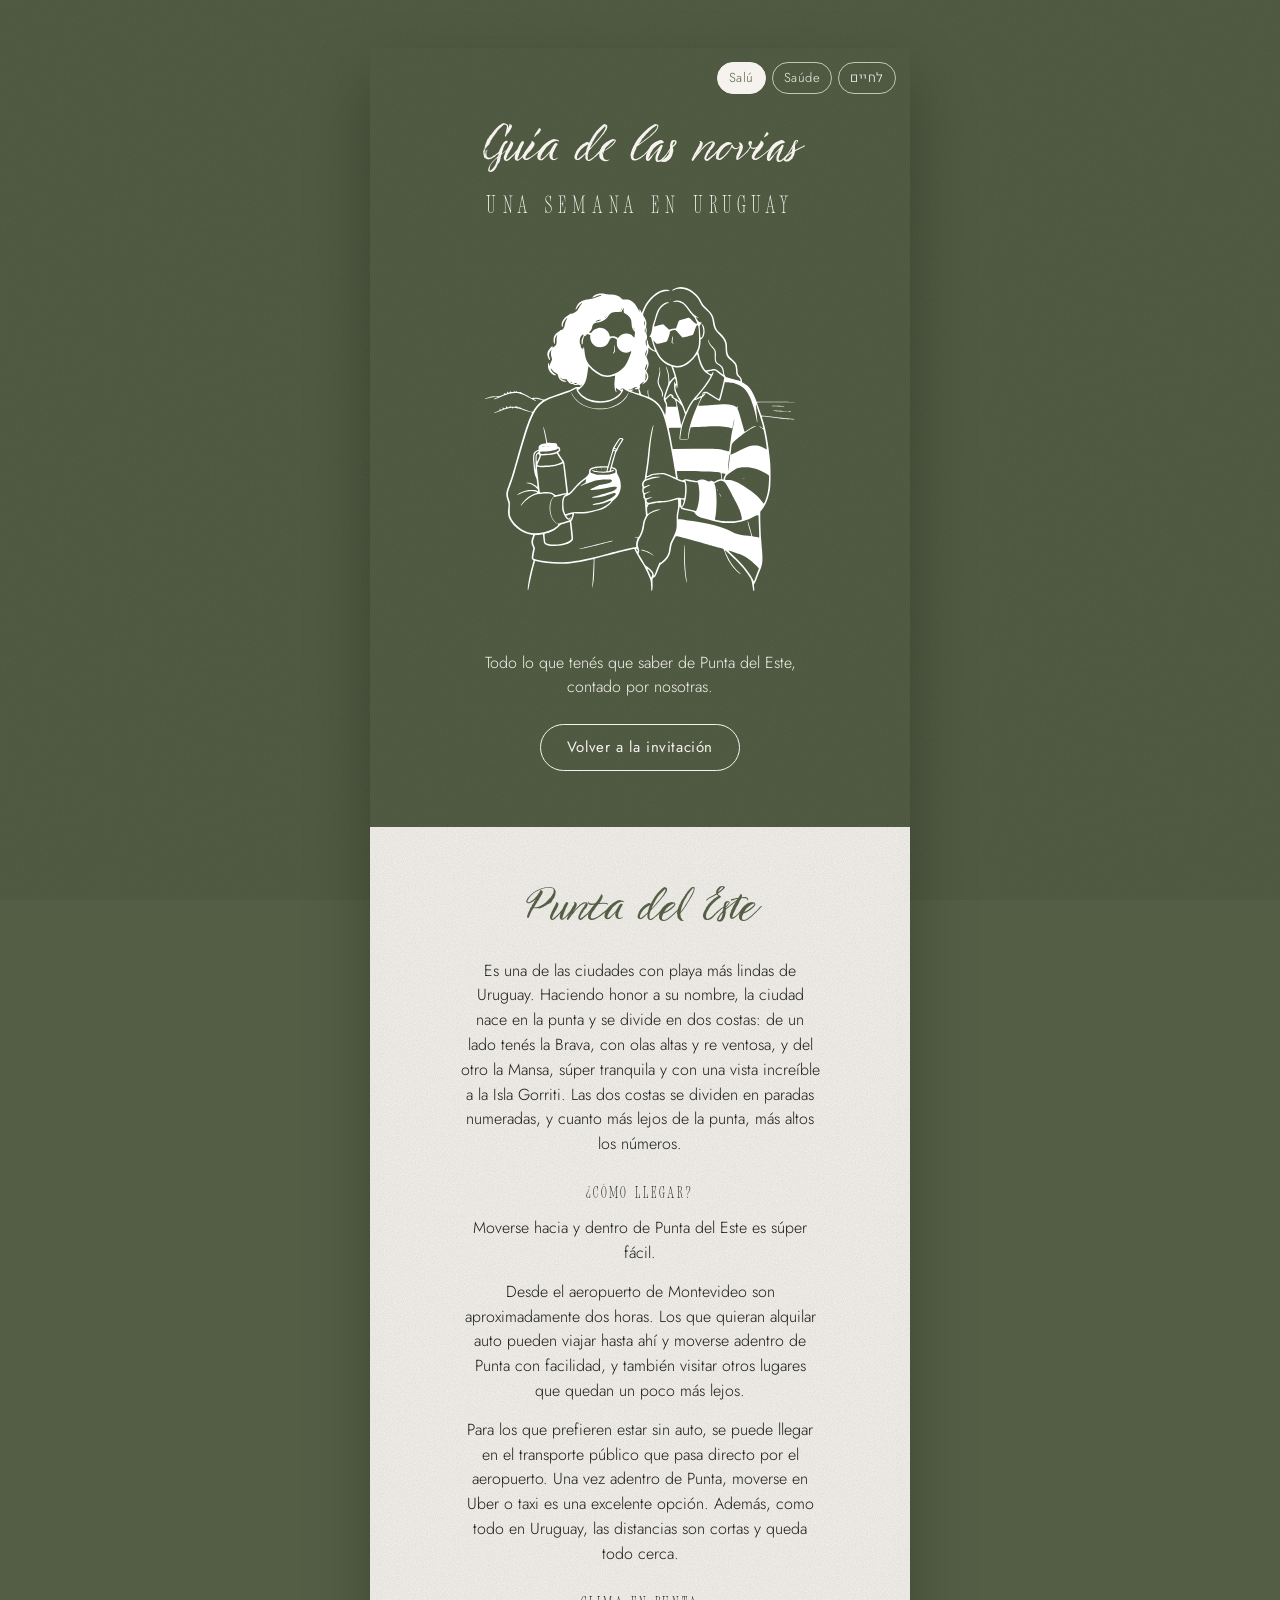
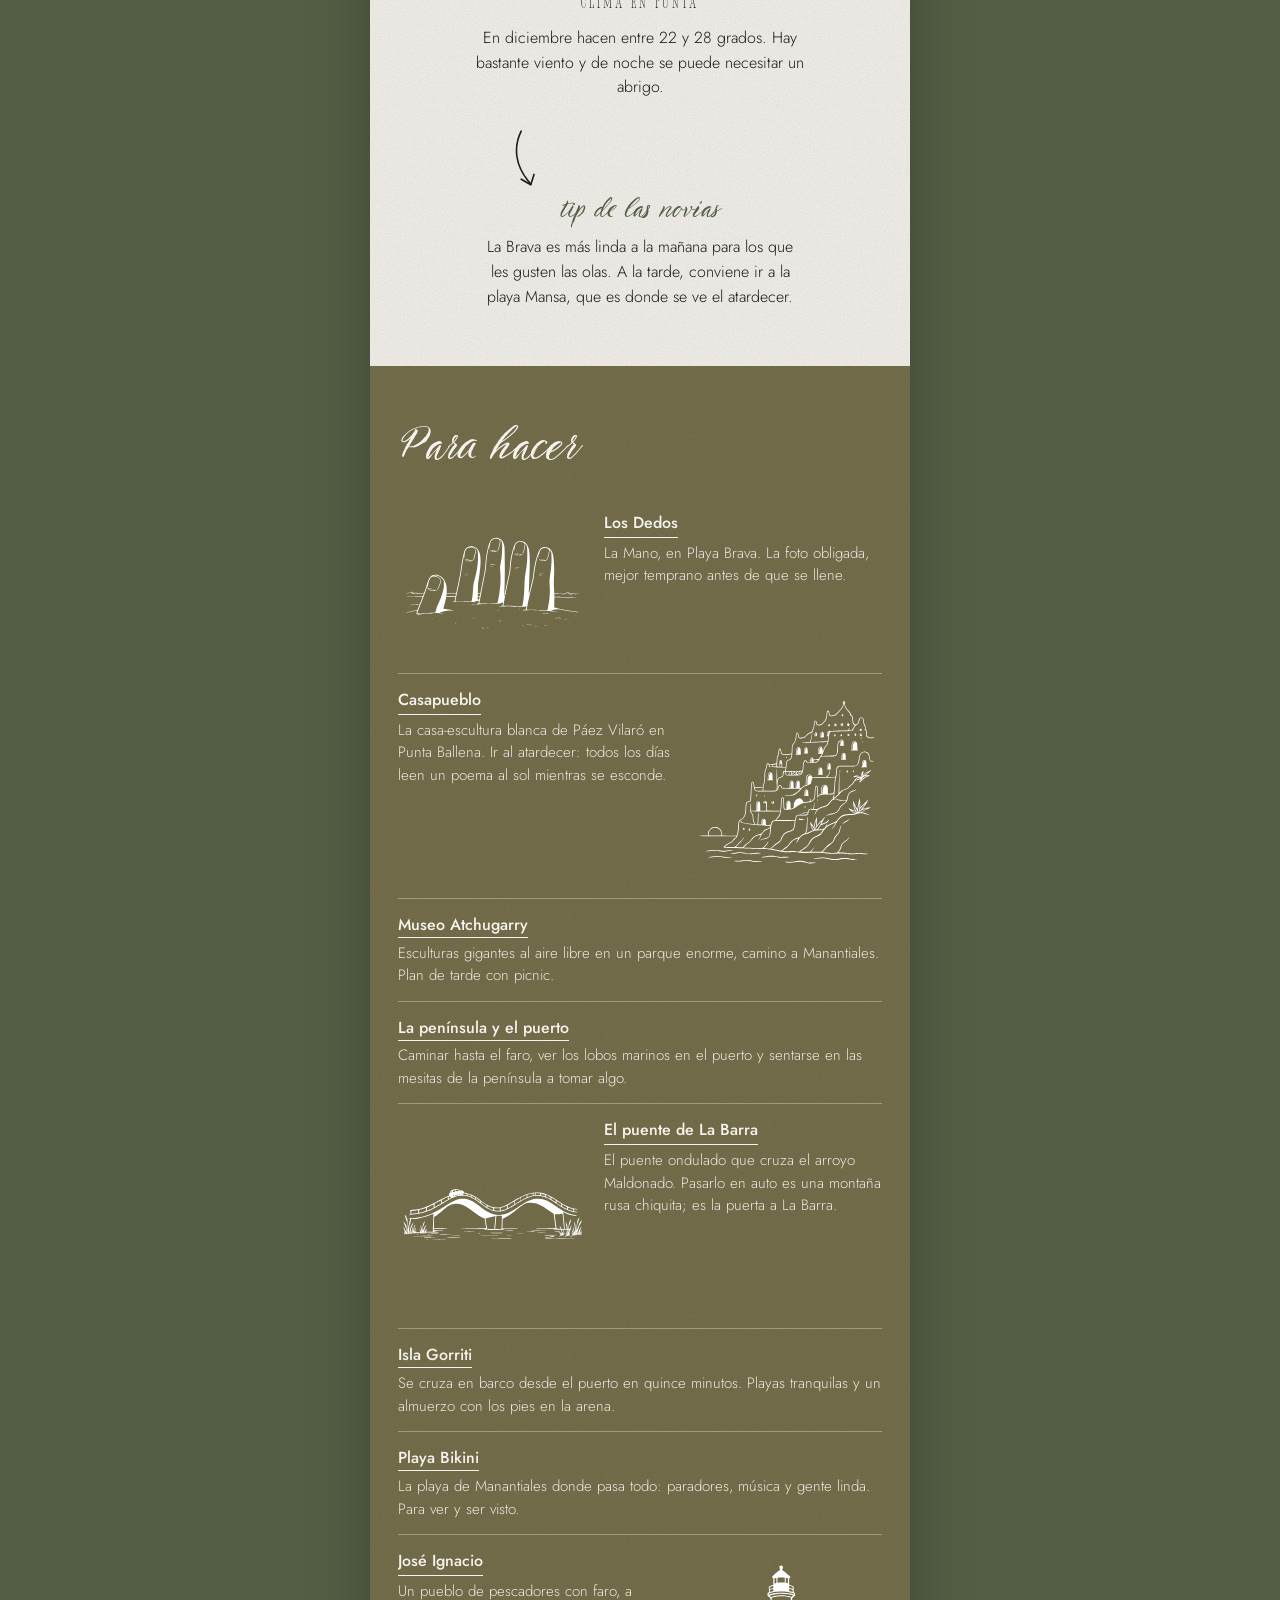
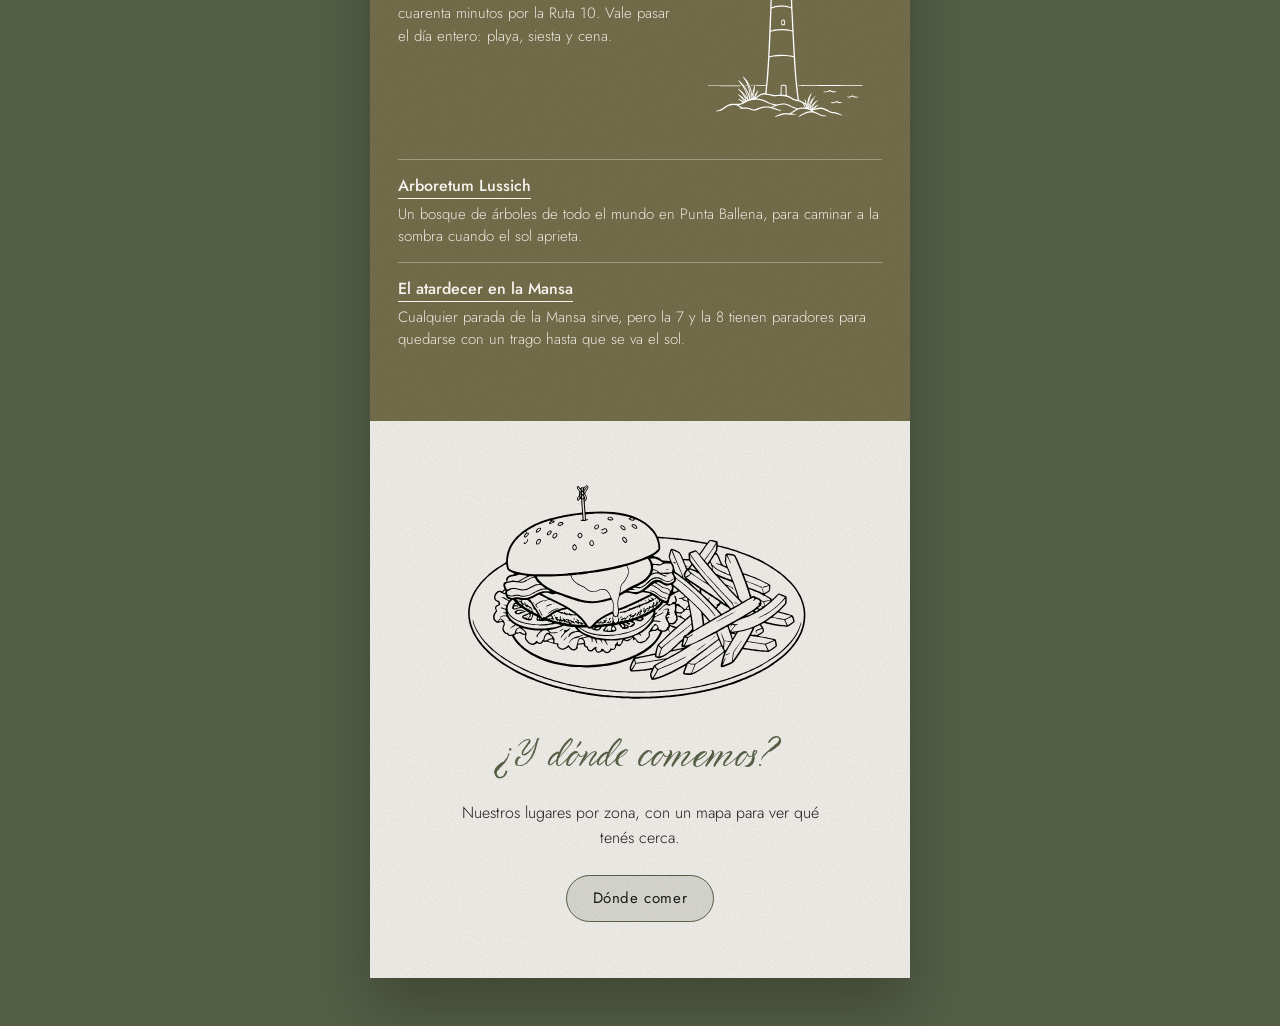
==== travelguide/index.html @ 249c7b73 "Guía: textos nuevos de Punta del Este, Cómo llegar, Clima y tip de las novias Co-Authored-By: Claude" ====
<!doctype html>
<html lang="es" data-keep-title>
<head>
<meta charset="utf-8">
<meta name="viewport" content="width=device-width, initial-scale=1">
<title>Guía de las novias · Mari & Dana</title>
<meta name="description" content="Punta del Este explicado por Mari y Dana: la península, la Brava y la Mansa, qué hacer y dónde comer.">
<link rel="preconnect" href="https://fonts.googleapis.com">
<link rel="preconnect" href="https://fonts.gstatic.com" crossorigin>
<link href="https://fonts.googleapis.com/css2?family=Italiana&family=Pinyon+Script&family=Jost:wght@300;400;500&family=Heebo:wght@300;400;500&family=Frank+Ruhl+Libre:wght@300;400&display=swap" rel="stylesheet">
<link rel="stylesheet" href="../css/style.css">
<link rel="stylesheet" href="guia.css?v=9">
</head>
<body>
<main class="card">
  <nav class="idiomas" aria-label="Idioma">
    <button type="button" data-lang="es" lang="es">Salú</button>
    <button type="button" data-lang="pt" lang="pt-BR">Saúde</button>
    <button type="button" data-lang="he" lang="he">לחיים</button>
  </nav>

  <!-- PORTADA -->
  <header class="section section--olive guia-hero">
    <h1 class="script" data-i18n="guia_titulo">Guía de las novias</h1>
    <p class="kicker display" data-i18n="guia_sub">Una semana en Uruguay</p>
    <figure class="illo illo--mate"><img src="../img/mate.svg" alt="Mari y Dana tomando mate"></figure>
    <p class="body" data-i18n="lp_intro">Todo lo que tenés que saber de Punta del Este, contado por nosotras.</p>
    <a class="btn btn--paper" href="../" data-keep-lang="../" data-i18n="guia_volver">Volver a la invitación</a>
  </header>

  <!-- EL DESTINO -->
  <section class="section destino destino--centro">
    <h2 class="script" data-i18n="lp_h_punta">Punta del Este</h2>
    <p class="body" data-i18n="lp_punta_1"></p>

    <h3 class="destino__sub display" data-i18n="lp_h_llegar">¿Cómo llegar?</h3>
    <p class="body" data-i18n="lp_llegar_0"></p>
    <p class="body" data-i18n="lp_llegar_1"></p>
    <p class="body" data-i18n="lp_llegar_2"></p>

    <h3 class="destino__sub display" data-i18n="lp_h_clima">Clima en Punta</h3>
    <p class="body" data-i18n="lp_clima"></p>

    <aside class="tip">
      <svg class="tip__arrow" viewBox="0 0 50 80" fill="none" stroke="currentColor" stroke-width="2" stroke-linecap="round" stroke-linejoin="round" aria-hidden="true"><path d="M14 4 C4 24 6 48 26 70"/><path d="M14 64 L26 71 L30 58"/></svg>
      <p class="tip__label script" data-i18n="tip_label">tip de las novias</p>
      <p class="tip__text" data-i18n="lp_tip_brava">La Brava es más linda a la mañana, y la Mansa a la tarde, porque es donde cae el sol.</p>
    </aside>
  </section>

  <!-- PARA HACER -->
  <section class="section section--khaki destino">
    <h2 class="script" data-i18n="lp_h_hacer">Para hacer</h2>
    <ul class="planes">
      <li class="plan--illo plan--izq"><figure class="plan__illo"><img src="../img/la-mano.svg" alt="La Mano"></figure><a class="pique__link" href="https://www.google.com/maps/search/?api=1&query=La+Mano+Punta+del+Este" target="_blank" rel="noopener" data-i18n="lp_p1_t">Los Dedos</a><p data-i18n="lp_p1">La Mano, en Playa Brava. La foto obligada, mejor temprano antes de que se llene.</p></li>
      <li class="plan--illo plan--der"><figure class="plan__illo"><img src="../img/casapueblo.svg" alt="Casapueblo"></figure><a class="pique__link" href="https://www.google.com/maps/search/?api=1&query=Casapueblo+Punta+Ballena" target="_blank" rel="noopener" data-i18n="lp_p2_t">Casapueblo</a><p data-i18n="lp_p2">La casa-escultura blanca de Páez Vilaró en Punta Ballena. Ir al atardecer: todos los días leen un poema al sol mientras se esconde.</p></li>
      <li><a class="pique__link" href="https://www.google.com/maps/search/?api=1&query=Museo+Atchugarry+MACA+Manantiales" target="_blank" rel="noopener" data-i18n="lp_p3_t">Museo Atchugarry</a><p data-i18n="lp_p3">Esculturas gigantes al aire libre en un parque enorme, camino a Manantiales. Plan de tarde con picnic.</p></li>
      <li><a class="pique__link" href="https://www.google.com/maps/search/?api=1&query=Puerto+de+Punta+del+Este" target="_blank" rel="noopener" data-i18n="lp_p4_t">La península y el puerto</a><p data-i18n="lp_p4">Caminar hasta el faro, ver los lobos marinos en el puerto y sentarse en las mesitas de la península a tomar algo.</p></li>
      <li class="plan--illo plan--izq"><figure class="plan__illo"><img src="../img/puente-la-barra.svg" alt="Puente de La Barra"></figure><a class="pique__link" href="https://www.google.com/maps/search/?api=1&query=Puente+de+La+Barra+Leonel+Viera" target="_blank" rel="noopener" data-i18n="lp_p5_t">El puente de La Barra</a><p data-i18n="lp_p5">El puente ondulado que cruza el arroyo Maldonado. Pasarlo en auto es una montaña rusa chiquita; es la puerta a La Barra.</p></li>
      <li><a class="pique__link" href="https://www.google.com/maps/search/?api=1&query=Isla+Gorriti" target="_blank" rel="noopener" data-i18n="lp_p6_t">Isla Gorriti</a><p data-i18n="lp_p6">Se cruza en barco desde el puerto en quince minutos. Playas tranquilas y un almuerzo con los pies en la arena.</p></li>
      <li><a class="pique__link" href="https://www.google.com/maps/search/?api=1&query=Playa+Bikini+Manantiales" target="_blank" rel="noopener" data-i18n="lp_p7_t">Playa Bikini</a><p data-i18n="lp_p7">La playa de Manantiales donde pasa todo: paradores, música y gente linda. Para ver y ser visto.</p></li>
      <li class="plan--illo plan--der"><figure class="plan__illo"><img src="../img/faro-jose-ignacio.svg" alt="Faro de José Ignacio"></figure><a class="pique__link" href="https://www.google.com/maps/search/?api=1&query=Faro+de+Jos%C3%A9+Ignacio" target="_blank" rel="noopener" data-i18n="lp_p8_t">José Ignacio</a><p data-i18n="lp_p8">Un pueblo de pescadores con faro, a cuarenta minutos por la Ruta 10. Vale pasar el día entero: playa, siesta y cena.</p></li>
      <li><a class="pique__link" href="https://www.google.com/maps/search/?api=1&query=Arboretum+Lussich" target="_blank" rel="noopener" data-i18n="lp_p9_t">Arboretum Lussich</a><p data-i18n="lp_p9">Un bosque de árboles de todo el mundo en Punta Ballena, para caminar a la sombra cuando el sol aprieta.</p></li>
      <li><a class="pique__link" href="https://www.google.com/maps/search/?api=1&query=Playa+Mansa+parada+8+Punta+del+Este" target="_blank" rel="noopener" data-i18n="lp_p10_t">El atardecer en la Mansa</a><p data-i18n="lp_p10">Cualquier parada de la Mansa sirve, pero la 7 y la 8 tienen paradores para quedarse con un trago hasta que se va el sol.</p></li>
    </ul>
  </section>

  <!-- DÓNDE COMER -->
  <section class="section destino destino--centro destino--cta">
    <figure class="illo illo--chivito"><img src="../img/chivito.svg" alt="Chivito con papas fritas"></figure>
    <h2 class="script" data-i18n="lp_h_comer">¿Y dónde comemos?</h2>
    <p class="body" data-i18n="lp_comer">Nuestros lugares por zona, con un mapa para ver qué tenés cerca.</p>
    <a class="btn" href="comer/" data-keep-lang="comer/" data-i18n="lp_btn_comer">Dónde comer</a>
  </section>
</main>

<nav class="flotante" id="flotante" aria-label="Navegación rápida" hidden>
  <a href="#top" class="flotante__btn" data-accion="inicio" data-i18n="guia_inicio">Volver al inicio</a>
  <a href="../" data-keep-lang="../" class="flotante__btn" data-i18n="guia_volver">Volver a la invitación</a>
</nav>

<script src="../js/i18n.js"></script>
<script src="flotante.js"></script>
</body>
</html>
---- css/style.css ----
/* ==========================================================
   Mari & Dana · invitación web
   Mobile first. Una columna tipo tarjeta sobre papel canson.
   ========================================================== */

/* --- Tipografías reales (cargar los archivos en /fonts) --- */
@font-face {
  font-family: "New Icon";
  src: url("../fonts/NewIcon-SerifCondensed.otf") format("opentype");
  font-display: swap;
}
@font-face {
  font-family: "New Icon Serif";
  src: url("../fonts/NewIcon-Serif.otf") format("opentype");
  font-display: swap;
}
@font-face {
  font-family: "TT Berlinerins Script";
  src: url("../fonts/TTBerlinerinsScript.otf") format("opentype");
  font-display: swap;
}

:root {
  --paper: #F6F3EE;
  --paper-2: #EFEAE2;
  --ink: #1A1A1A;
  --ink-soft: #4A4A46;

  --c-deep: #8D2B00;
  --c-terracotta: #B55119;
  --c-clay: #BE6731;
  --c-khaki: #76704C;
  --c-olive: #545E45;
  --c-forest: #1F2D16;
  --frame: #C06C50;

  --display: "New Icon", Italiana, "Times New Roman", serif;
  --script: "TT Berlinerins Script", "Pinyon Script", cursive;
  --body: Jost, "Helvetica Neue", Arial, sans-serif;

  --card-w: 540px;
  --pad: 28px;
}

*, *::before, *::after { box-sizing: border-box; }
html { -webkit-text-size-adjust: 100%; }
body {
  margin: 0;
  font-family: var(--body);
  font-weight: 300;
  color: var(--ink);
  background: var(--c-olive);
  line-height: 1.55;
  -webkit-font-smoothing: antialiased;
}

/* --- Textura papel canson (ruido SVG, sin imágenes externas) --- */
.paper, .card, body::before {
  --grain: url("data:image/svg+xml;utf8,<svg xmlns='http://www.w3.org/2000/svg' width='220' height='220'><filter id='n'><feTurbulence type='fractalNoise' baseFrequency='0.9' numOctaves='3' stitchTiles='stitch'/><feColorMatrix values='0 0 0 0 0  0 0 0 0 0  0 0 0 0 0  0 0 0 0.10 0'/></filter><rect width='100%' height='100%' filter='url(%23n)'/></svg>");
}
body::before {
  content: "";
  position: fixed; inset: 0;
  background-image: var(--grain);
  opacity: .9;
  pointer-events: none;
  z-index: 0;
}

/* --- Tarjeta --- */
.card {
  position: relative;
  z-index: 1;
  width: 100%;
  max-width: var(--card-w);
  margin: 0 auto;
  background-color: var(--paper);
  background-image: var(--grain);
  box-shadow: 0 30px 60px rgba(0,0,0,.25);
}
@media (min-width: 600px) {
  .card { margin: 48px auto; }
}

/* --- Selector de idioma --- */
.idiomas {
  position: absolute; top: 14px; right: 14px; z-index: 2;
  display: flex; gap: 6px; direction: ltr;
}
[dir="rtl"] .idiomas { right: auto; left: 14px; }
.idiomas button {
  font: inherit; font-size: 13px; letter-spacing: .04em;
  padding: 5px 11px; border-radius: 999px;
  border: 1px solid rgba(246,243,238,.7);
  background: transparent; color: var(--paper);
  cursor: pointer;
}
.idiomas button.is-active { background: var(--paper); color: var(--c-olive); border-color: var(--paper); }
.idiomas button[lang="he"] { font-family: Heebo, var(--body); }
.hero { padding-top: 64px; }

/* --- Hebreo: fuentes con glifos hebreos y lectura de derecha a izquierda --- */
[data-lang="he"] body, [data-lang="he"] .body, [data-lang="he"] .lead, [data-lang="he"] .tip__text,
[data-lang="he"] .field > span:first-child, [data-lang="he"] .field legend, [data-lang="he"] .radio,
[data-lang="he"] .field select, [data-lang="he"] .btn, [data-lang="he"] .countdown small, [data-lang="he"] .muted {
  font-family: Heebo, var(--body);
}
[data-lang="he"] h2.script, [data-lang="he"] .tip__label, [data-lang="he"] .firma {
  font-family: "Frank Ruhl Libre", serif; font-weight: 300; letter-spacing: .02em;
}
[data-lang="he"] h2.script { font-size: clamp(34px, 9vw, 46px); }
[data-lang="he"] h2.script--xl { font-size: clamp(44px, 12vw, 64px); }
[data-lang="he"] .tip__label { font-size: clamp(22px, 6vw, 28px); }
[data-lang="he"] .firma { font-size: clamp(30px, 8vw, 40px); }
[data-lang="he"] .kicker { font-family: "Frank Ruhl Libre", serif; letter-spacing: .12em; }
[data-lang="he"] .lugar, [data-lang="he"] .display { font-family: var(--display); }
[dir="rtl"] .tip__arrow { margin-left: auto; margin-right: 10%; transform: scaleX(-1); }
[dir="rtl"] .select::after { right: auto; left: 6px; }
[dir="rtl"] .select select { padding-right: 0; padding-left: 28px; }

/* --- Secciones --- */
.section {
  padding: 56px var(--pad);
  text-align: center;
}
.section--tight { padding-top: 24px; }
/* Secciones de color: comparten texto en papel e ilustraciones invertidas */
.section--khaki, .section--olive, .section--terracotta, .section--clay, .section--deep {
  background-image: var(--grain);
  color: var(--paper);
}
.section--khaki { background-color: var(--c-khaki); }
.section--olive { background-color: var(--c-olive); }
.section--terracotta { background-color: var(--c-terracotta); }
.section--clay { background-color: var(--c-clay); }
.section--deep { background-color: var(--c-deep); }
.section--khaki .script, .section--olive .script, .section--terracotta .script, .section--clay .script, .section--deep .script,
.section--khaki .lead, .section--olive .lead, .section--terracotta .lead, .section--clay .lead, .section--deep .lead { color: var(--paper); }
.section--khaki .muted, .section--olive .muted, .section--terracotta .muted, .section--clay .muted, .section--deep .muted { color: rgba(246,243,238,.75); }
.section--khaki .illo img, .section--olive .illo img, .section--terracotta .illo img, .section--clay .illo img, .section--deep .illo img { filter: invert(1) brightness(1.02); }

/* --- Tipografía --- */
.script {
  font-family: var(--script);
  font-weight: 400;
  color: var(--c-olive);
  line-height: 1.1;
  margin: 0 0 18px;
}
h2.script { font-size: clamp(38px, 10vw, 52px); }
h2.script--xl { font-size: clamp(50px, 14vw, 72px); }
.names {
  font-size: clamp(48px, 13vw, 68px);
  margin: 8px 0 12px;
}
.names .amp { font-size: .8em; }
.display {
  font-family: var(--display);
  font-weight: 400;
  letter-spacing: .06em;
}
.date {
  font-size: clamp(30px, 8vw, 40px);
  margin: 14px 0 20px;
  display: inline-flex; align-items: center; gap: 14px;
}
.date .sep { display: inline-block; width: 1px; height: 1.1em; background: var(--ink); }
.lead {
  font-size: 17px;
  max-width: 34ch;
  margin: 0 auto;
  color: var(--ink-soft);
}
.body { font-size: 16px; max-width: 36ch; margin: 0 auto 10px; }
.body.strong { font-weight: 500; }
.lugar { font-family: var(--display); font-size: 30px; letter-spacing: .12em; text-indent: .12em; text-transform: uppercase; font-weight: 400; margin: 2px auto 4px; }
.section--tight .body { text-align: center; margin-left: auto; margin-right: auto; }
.display { text-indent: .06em; }
.muted { color: var(--ink-soft); opacity: .8; }
.small { font-size: 13px; }
.kicker {
  font-size: 22px;
  letter-spacing: .28em;
  text-transform: uppercase;
  margin: 8px 0 12px;
}
.firma { font-size: clamp(34px, 9vw, 44px); margin: 6px 0 4px; }
.small-date { font-size: 15px; letter-spacing: .3em; }

/* --- Ilustraciones --- */
.illo { margin: 0 auto; }
.illo img { display: block; width: 100%; height: auto; }
.illo--hero { width: min(94%, 440px); margin: 6px auto 22px; }
.illo--jupa { width: min(80%, 340px); margin: 8px auto 20px; }
.illo--dress { width: min(86%, 380px); margin: 0 auto 10px; }
.illo--regalos { width: min(60%, 260px); margin: 0 auto 16px; }
.illo--anillos { width: 110px; margin: 10px auto 0; }
.illo--ramo { width: min(52%, 220px); margin: 0 auto 8px; }
.illo--footer { width: min(70%, 320px); margin: 0 auto 14px; }

/* --- Flecha con título a un costado --- */
.label-row {
  display: flex; align-items: flex-start; justify-content: center; gap: 12px;
}
.label-row h2 { margin-bottom: 4px; }
.arrow { width: 44px; color: currentColor; margin-top: 18px; }
.arrow--flip { transform: scaleX(-1); order: -1; }
.label-row--right .arrow { transform: none; }

/* --- Botones --- */
.btn {
  display: inline-block;
  margin-top: 14px;
  padding: 11px 26px;
  border-radius: 999px;
  border: 1.5px solid var(--c-olive);
  background: rgba(84,94,69,.16);
  color: var(--ink);
  text-decoration: none;
  font-weight: 400;
  font-size: 15px;
  letter-spacing: .04em;
  transition: background .2s ease;
}
.btn:hover { background: rgba(84,94,69,.3); }
.btn--dark { background: var(--c-forest); border-color: var(--c-forest); color: var(--paper); }
.btn--dark:hover { background: #142010; }
.section--tight .btn { margin-top: 10px; }

/* --- La celebración: jupá con los horarios adentro --- */
.section--celebracion { padding-bottom: 48px; }
.jupa { position: relative; width: min(100%, 420px); margin: 0 auto; }
.jupa__img { display: block; width: 100%; height: auto; filter: invert(1) brightness(1.02); }
.jupa__lista {
  position: absolute;
  left: 24%; right: 24%;
  top: 34%; bottom: 16%;
  margin: 0; padding: 0;
  list-style: none;
  display: flex; flex-direction: column; justify-content: space-evenly;
}
.jupa__lista li { display: flex; flex-direction: column; align-items: center; line-height: 1; }
.jupa__lista .hora {
  font-size: clamp(30px, 8.6vw, 44px);
  color: var(--paper);
  letter-spacing: .02em;
}
.jupa__lista .hora { font-size: clamp(38px, 11vw, 56px); }

/* versículo debajo de la jupá: hebreo siempre, traducción según idioma */
.verso { max-width: 34ch; margin: 22px auto 0; padding: 0; text-align: center; }
.verso__he {
  font-family: Heebo, var(--body);
  font-size: clamp(17px, 4.6vw, 21px);
  line-height: 1.5;
  color: var(--paper);
}
.verso__tr {
  margin-top: 8px;
  font-size: clamp(13px, 3.6vw, 16px);
  line-height: 1.5;
  color: rgba(246,243,238,.85);
}
.verso__tr:empty { display: none; }

/* --- Tip de las novias (reutilizable) --- */
.tip {
  max-width: 36ch;
  margin: 4px auto 0;
  text-align: center;
}
.tip__arrow {
  display: block;
  width: 40px;
  margin: 2px 0 2px 10%;     /* a la izquierda, bajando desde el texto hacia el tip */
}
.tip__label {
  font-size: clamp(26px, 7vw, 32px);
  margin: 0 0 6px;
  text-align: center;
  color: inherit;
}
.tip__text { margin: 0 auto; font-size: 16px; line-height: 1.55; text-align: center; }
.tip__label { color: var(--c-olive); }
.section--khaki .tip__label, .section--olive .tip__label, .section--terracotta .tip__label, .section--clay .tip__label, .section--deep .tip__label { color: var(--paper); }

/* --- La previa: playlists --- */
.illo--disco { width: min(46%, 200px); margin: 0 auto 6px; }
.playlists { max-width: 420px; margin: 26px auto 0; display: grid; gap: 16px; }
.playlist iframe { display: block; border-radius: 12px; }
.playlist--pronto {
  padding: 22px 16px;
  border: 1.5px dashed rgba(26,26,26,.35);
  border-radius: 12px;
}
.playlist__nombre { font-size: 24px; letter-spacing: .14em; text-transform: uppercase; margin: 0 0 4px; }
.playlist--pronto .small { margin: 0; }

/* --- ¿Y qué hacemos después? --- */
.illo--mano { width: min(70%, 320px); margin: 0 auto 6px; }
.section--despues .btn { max-width: 30ch; line-height: 1.4; }

/* --- Paleta --- */
.paleta {
  list-style: none; margin: 14px auto 0; padding: 0;
  display: flex; justify-content: center; gap: 10px;
}
.paleta li {
  width: 26px; height: 26px; border-radius: 50%;
  background: var(--c);
  box-shadow: inset 0 0 0 1px rgba(0,0,0,.12);
}

/* --- Cuenta regresiva con marco ondulado --- */
.section--count { padding-top: 36px; padding-bottom: 36px; }
.marco {
  position: relative;
  padding: 34px 18px 26px;
  border: 1.5px solid var(--ink);
  border-radius: 14px;
}
.marco::before, .marco::after {
  content: "";
  position: absolute; inset: 6px;
  border: 1px solid var(--ink);
  border-radius: 10px;
  opacity: .5;
  pointer-events: none;
}
.marco::after { inset: -6px; border-radius: 18px; opacity: .35; border-style: dashed; }
.marco h2 { margin-bottom: 14px; }
.countdown {
  display: flex; justify-content: center; gap: 18px;
}
.countdown > div { display: flex; flex-direction: column; align-items: center; min-width: 52px; }
.countdown .display { font-size: clamp(30px, 8vw, 40px); line-height: 1; }
.countdown small { font-size: 12px; letter-spacing: .12em; text-transform: uppercase; margin-top: 6px; color: var(--ink-soft); }
.section--olive .marco, .section--olive .marco::before, .section--olive .marco::after { border-color: var(--paper); }
.section--olive .countdown small { color: rgba(246,243,238,.8); }

/* --- Formulario (sobre papel) --- */
.section--form { text-align: left; }
.section--form h2, .section--form > .body { text-align: center; }
.form { max-width: 420px; margin: 24px auto 0; }
.field { display: block; margin-bottom: 24px; border: 0; padding: 0; }
.opcional { font-style: normal; opacity: .6; font-size: 12px; }
.field > span:first-child, .field legend {
  display: block; font-size: 14px; letter-spacing: .04em; margin-bottom: 8px;
  color: var(--ink-soft);
}
.field input[type="text"], .field select {
  width: 100%;
  background: transparent;
  border: 0; border-bottom: 1px solid rgba(26,26,26,.45);
  color: var(--ink);
  font: inherit; font-size: 16px;
  padding: 8px 0;
  outline: none;
  border-radius: 0;
}
.field input[type="text"]::placeholder { color: rgba(26,26,26,.35); }
.field input[type="text"]:focus, .field select:focus { border-bottom-color: var(--c-olive); }
.select { position: relative; display: block; }
.select select { appearance: none; -webkit-appearance: none; padding-right: 28px; cursor: pointer; }
.select::after {
  content: ""; position: absolute; right: 6px; top: 50%;
  width: 8px; height: 8px; border-right: 1.5px solid var(--ink); border-bottom: 1.5px solid var(--ink);
  transform: translateY(-70%) rotate(45deg); pointer-events: none;
}
.radio {
  display: flex; align-items: center; gap: 10px;
  font-size: 15px; padding: 6px 0; cursor: pointer;
}
.radio input { position: absolute; opacity: 0; width: 0; height: 0; }
.radio em { font-style: normal; }
.radio span {
  width: 18px; height: 18px; border-radius: 50%;
  border: 1.5px solid var(--c-olive);
  position: relative; flex: 0 0 auto;
}
.radio input:checked + span::after {
  content: ""; position: absolute; inset: 3px; border-radius: 50%;
  background: var(--c-olive);
}
.form .btn { display: block; margin: 8px auto 0; }
.form__ok, .form__error { text-align: center; margin-top: 16px; }
.form__error { color: var(--c-deep); }
.field.is-invalid input { border-bottom-color: var(--c-deep); }
.form.is-sending .btn { opacity: .85; pointer-events: none; }
.form.is-sending .btn--dark { color: transparent; position: relative; }
.form.is-sending .btn--dark::after {
  content: ""; position: absolute; left: 50%; top: 50%; width: 18px; height: 18px; margin: -9px 0 0 -9px;
  border-radius: 50%; border: 2px solid rgba(246,243,238,.35); border-top-color: var(--paper);
  animation: girar .8s linear infinite;
}
@keyframes girar { to { transform: rotate(360deg); } }

/* --- Gracias (reemplaza al formulario después de enviar) --- */
.gracias { max-width: 420px; margin: 24px auto 0; text-align: center; }
.gracias[hidden] { display: none; }
.gracias__titulo { font-size: clamp(30px, 8vw, 40px); margin-bottom: 12px; }
.gracias__texto { max-width: 36ch; margin: 0 auto; }
.gracias .pie { justify-content: center; margin-top: 22px; }
.gracias__pie { margin-top: 10px; font-size: 13px; }
[data-lang="he"] .gracias__titulo { font-family: "Frank Ruhl Libre", serif; }

/* --- Footer --- */
.footer { padding-bottom: 64px; }

/* --- Reduce motion --- */
@media (prefers-reduced-motion: reduce) {
  * { transition: none !important; }
}

/* --- ¿Quién se mancha? chips + pie chart de los votos --- */
.chips { display: flex; gap: 10px; margin-top: 10px; }
.chip { position: relative; cursor: pointer; }
.chip input { position: absolute; opacity: 0; width: 0; height: 0; }
.chip em {
  display: inline-block; font-style: normal; font-size: 15px;
  padding: 8px 18px; border-radius: 999px;
  border: 1.5px solid var(--c-olive); color: var(--c-olive);
  transition: background .2s, color .2s;
}
.chip input:checked + em { background: var(--c-olive); color: var(--paper); }
.chip input:focus-visible + em { outline: 2px solid var(--c-clay); outline-offset: 2px; }
.field--mancha small.muted { display: block; margin-top: 8px; font-size: 13px; }
.pie { display: flex; align-items: center; gap: 18px; margin-top: 16px; }
.pie[hidden] { display: none; }
.pie__svg { width: 104px; height: 104px; flex: 0 0 auto; transform: rotate(-90deg); }
.pie__bg { fill: none; stroke: var(--paper-2); stroke-width: 24; }
.pie__slice { fill: none; stroke-width: 24; stroke-dasharray: 0 276.46; transition: stroke-dasharray .6s ease, stroke-dashoffset .6s ease; }
.pie__slice--mari { stroke: var(--c-clay); }
.pie__slice--dana { stroke: var(--c-olive); }
.pie__legend { font-size: 14px; color: var(--ink-soft); }
.pie__row { margin: 2px 0; display: flex; align-items: center; gap: 8px; color: var(--ink); min-width: 120px; }
.pie__row b { font-weight: 500; margin-left: auto; padding-left: 10px; }
.pie__dot { width: 10px; height: 10px; border-radius: 50%; display: inline-block; }
.pie__dot--mari { background: var(--c-clay); }
.pie__dot--dana { background: var(--c-olive); }
[dir="rtl"] .pie__row b { margin-left: 0; margin-right: auto; padding-left: 0; padding-right: 10px; }
[data-lang="he"] .chip em, [data-lang="he"] .pie__legend { font-family: Heebo, var(--body); }
---- travelguide/guia.css ----
/* Guía de las novias · estilos propios de la guía */
.guia-hero { padding-top: 72px; }
.guia-hero h1 { font-size: clamp(42px, 11vw, 58px); margin: 0 0 6px; }
.guia-hero .kicker { margin-top: 0; }
.guia-hero .illo--mano { width: min(72%, 320px); margin: 6px auto 18px; }
.btn--paper { border-color: var(--paper); color: var(--paper); background: transparent; }
.btn--paper:hover { background: rgba(246,243,238,.14); }

/* chips de zonas */
.zonas { padding-top: 28px; padding-bottom: 20px; }
.zonas .small { margin-bottom: 12px; }
.chips { display: flex; flex-wrap: wrap; justify-content: center; gap: 8px; }
.chips a {
  font-family: var(--display); font-size: 15px; letter-spacing: .12em; text-transform: uppercase;
  padding: 7px 14px; border-radius: 999px; border: 1px solid var(--ink);
  color: var(--ink); text-decoration: none;
}
.chips a:hover { background: var(--ink); color: var(--paper); }
.btn-mapa { margin-top: 18px; }

/* secciones por zona */
.zona { text-align: left; padding-top: 44px; padding-bottom: 44px; }
.zona h2 { text-align: center; margin-bottom: 2px; }
.zona .zona__sub {
  text-align: center; margin: 0 0 22px;
  font-family: var(--display); letter-spacing: .14em; text-transform: uppercase; font-size: 13px; opacity: .85;
}
.lista { list-style: none; margin: 0; padding: 0; }
.pique { padding: 14px 0; border-top: 1px solid currentColor; }
.pique:first-child { border-top: 0; }
.pique__nombre { font-weight: 500; font-size: 16px; margin: 0 0 2px; }
.pique__link { color: inherit; text-decoration: none; border-bottom: 1px solid currentColor; padding-bottom: 1px; }
.pique__link:hover { opacity: .75; }
.pique__ig { font-size: 13px; opacity: .75; text-decoration: none; color: inherit; margin-left: 6px; }
.pique__ig:hover { opacity: 1; text-decoration: underline; }
.pique__tag {
  display: inline-block; margin-left: 8px; vertical-align: middle;
  font-family: var(--display); font-size: 11px; letter-spacing: .14em; text-transform: uppercase;
  padding: 2px 8px; border-radius: 999px; border: 1px solid currentColor; opacity: .8;
}
[dir="rtl"] .pique__tag { margin-left: 0; margin-right: 8px; }
.pique__nota { margin: 0; font-size: 15px; line-height: 1.45; opacity: .92; }
/* colores alternados de las zonas */
.zona:nth-of-type(odd) { background: transparent; }
.zona.section--khaki .pique, .zona.section--clay .pique, .zona.section--olive .pique { border-top-color: rgba(246,243,238,.35); }
.zona:not(.section--khaki):not(.section--clay):not(.section--olive) .pique { border-top-color: rgba(26,26,26,.18); }

.guia-footer { padding-top: 24px; }
.guia-footer .small { margin-bottom: 4px; }

/* hebreo */
[dir="rtl"] .pique__ig { margin-left: 0; margin-right: 6px; }
[dir="rtl"] .zona { text-align: right; }
[data-lang="he"] .pique__nombre, [data-lang="he"] .pique__nota { font-family: Heebo, var(--body); }

/* --- Portada de destino --- */
.destino { text-align: center; }
.destino .body { margin-bottom: 14px; }
.destino .tip { margin-top: 28px; }
.planes { list-style: none; max-width: 36ch; margin: 8px auto 0; padding: 0; text-align: left; }
.planes li { padding: 14px 0; border-top: 1px solid rgba(246,243,238,.35); }
.planes li:first-child { border-top: 0; }
.planes .pique__link { font-weight: 500; font-size: 16px; }
.planes p { margin: 4px 0 0; font-size: 15px; line-height: 1.5; opacity: .92; }
.destino--cta { padding-top: 40px; }
.destino--cta .illo--brindis { margin-bottom: 8px; }
[dir="rtl"] .planes { text-align: right; }
[data-lang="he"] .planes .pique__link, [data-lang="he"] .planes p { font-family: Heebo, var(--body); }

/* ilustraciones dentro de los planes */
.plan__illo { width: min(62%, 240px); margin: 6px auto 10px; }
.plan__illo img { display: block; width: 100%; height: auto; filter: invert(1) brightness(1.02); }
.plan--illo { text-align: center; }
.plan--illo .pique__link { display: inline-block; }
.plan--illo p { text-align: center; }

/* --- Guía alineada a la izquierda, dibujos a los costados --- */
.guia-hero--side { text-align: left; display: grid; grid-template-columns: 1.15fr .85fr; gap: 10px; align-items: center; }
.guia-hero--side h1 { font-size: clamp(36px, 9.5vw, 50px); }
.guia-hero--side .kicker { font-size: 15px; letter-spacing: .2em; text-indent: 0; }
.guia-hero--side .body { margin-left: 0; margin-right: 0; font-size: 15px; }
.guia-hero--side .btn { margin-top: 6px; }
.illo--mano-side { width: 100%; margin: 0; }
.destino { text-align: left; }
.destino h2, .destino .body { text-align: left; margin-left: 0; margin-right: 0; }
.destino .body { max-width: 40ch; }
.tip--izq { margin-left: 0; text-align: left; }
.tip--izq .tip__arrow { margin-left: 4px; }
.tip--izq .tip__label, .tip--izq .tip__text { text-align: left; margin-left: 0; }
.planes { margin-left: 0; max-width: none; }
.plan--illo { text-align: left; overflow: hidden; }
.plan--illo .pique__link { display: inline-block; }
.plan--illo p { text-align: left; }
.plan--illo .plan__illo { width: 42%; max-width: 190px; margin: 0; }
.plan--der .plan__illo { float: right; margin: 0 0 6px 16px; }
.plan--izq .plan__illo { float: left; margin: 0 16px 6px 0; }
.destino--cta { display: grid; grid-template-columns: .8fr 1.2fr; gap: 14px; align-items: center; text-align: left; }
.illo--brindis-side { width: 100%; margin: 0; }
.destino--cta .btn { margin-top: 8px; }
.zonas { text-align: left; }
.zonas .chips { justify-content: flex-start; }
.zonas .btn-mapa { margin-left: 0; }
.zonas__titulo { margin-left: 0; }
[dir="rtl"] .guia-hero--side, [dir="rtl"] .destino, [dir="rtl"] .destino h2, [dir="rtl"] .destino .body, [dir="rtl"] .tip--izq, [dir="rtl"] .tip--izq .tip__label, [dir="rtl"] .tip--izq .tip__text, [dir="rtl"] .plan--illo, [dir="rtl"] .plan--illo p, [dir="rtl"] .zonas { text-align: right; }
[dir="rtl"] .plan--der .plan__illo { float: left; margin: 0 16px 6px 0; }
[dir="rtl"] .plan--izq .plan__illo { float: right; margin: 0 0 6px 16px; }
[dir="rtl"] .zonas .chips { justify-content: flex-end; }
.destino--cta h2 { text-align: left; font-size: clamp(32px, 8.5vw, 44px); }
[dir="rtl"] .destino--cta h2 { text-align: right; }
.zona h2, .zona .zona__sub { text-align: left; }
.zonas__titulo { margin: 0 0 12px; max-width: none; }
[dir="rtl"] .zona h2, [dir="rtl"] .zona .zona__sub { text-align: right; }

/* --- Corrección: solo la lista va a la izquierda --- */
.destino--centro, .destino--centro h2, .destino--centro .body { text-align: center; }
.destino--centro .body { margin-left: auto; margin-right: auto; }
.destino--centro .tip { margin-left: auto; margin-right: auto; text-align: center; }
.destino--centro .tip__label, .destino--centro .tip__text { text-align: center; }
.destino--centro .tip__arrow { margin: 2px 0 2px 10%; }
.illo--mate { width: min(70%, 320px); margin: 6px auto 18px; }
.zonas, .zonas__titulo { text-align: center; }
.zonas .chips { justify-content: center; }
.zonas .btn-mapa { margin-left: auto; margin-right: auto; }
.zona h2, .zona .zona__sub { text-align: center; }
[dir="rtl"] .destino--centro, [dir="rtl"] .destino--centro h2, [dir="rtl"] .destino--centro .body, [dir="rtl"] .zona h2, [dir="rtl"] .zona .zona__sub { text-align: center; }
[dir="rtl"] .zonas .chips { justify-content: center; }

/* CTA "¿Y dónde comemos?" centrado, con chivito */
.destino--cta { display: block; text-align: center; }
.destino--cta h2 { text-align: center; }
.destino--cta .btn { margin-top: 10px; }
.illo--chivito { width: min(78%, 360px); margin: 0 auto 4px; }
.illo--chivito img { display: block; width: 100%; height: auto; }
[dir="rtl"] .destino--cta, [dir="rtl"] .destino--cta h2 { text-align: center; }

/* --- Menú flotante al scrollear --- */
.flotante {
  position: fixed; left: 50%; bottom: 16px; z-index: 5;
  transform: translate(-50%, 0);
  display: flex; gap: 8px; padding: 6px;
  border-radius: 999px;
  background: rgba(31,45,22,.55);
  backdrop-filter: blur(6px); -webkit-backdrop-filter: blur(6px);
  box-shadow: 0 8px 24px rgba(0,0,0,.18);
  opacity: 0; pointer-events: none;
  transition: opacity .25s ease, transform .25s ease;
  transform: translate(-50%, 12px);
  direction: ltr;
}
.flotante.is-visible { opacity: .82; pointer-events: auto; transform: translate(-50%, 0); }
.flotante:hover { opacity: 1; }
.flotante__btn {
  font-family: var(--display); font-size: 12px; letter-spacing: .12em; text-transform: uppercase;
  color: var(--paper); text-decoration: none; white-space: nowrap;
  padding: 9px 14px; border-radius: 999px; border: 1px solid rgba(246,243,238,.55);
}
.flotante__btn:hover { background: rgba(246,243,238,.16); }
[data-lang="he"] .flotante__btn { font-family: Heebo, var(--body); letter-spacing: 0; font-size: 13px; }

/* subtítulos dentro de la portada de destino */
.destino__sub {
  margin: 26px 0 10px; font-size: 15px; letter-spacing: .2em; text-transform: uppercase;
  text-align: center; font-weight: 400;
}
[data-lang="he"] .destino__sub { letter-spacing: .04em; font-size: 17px; }
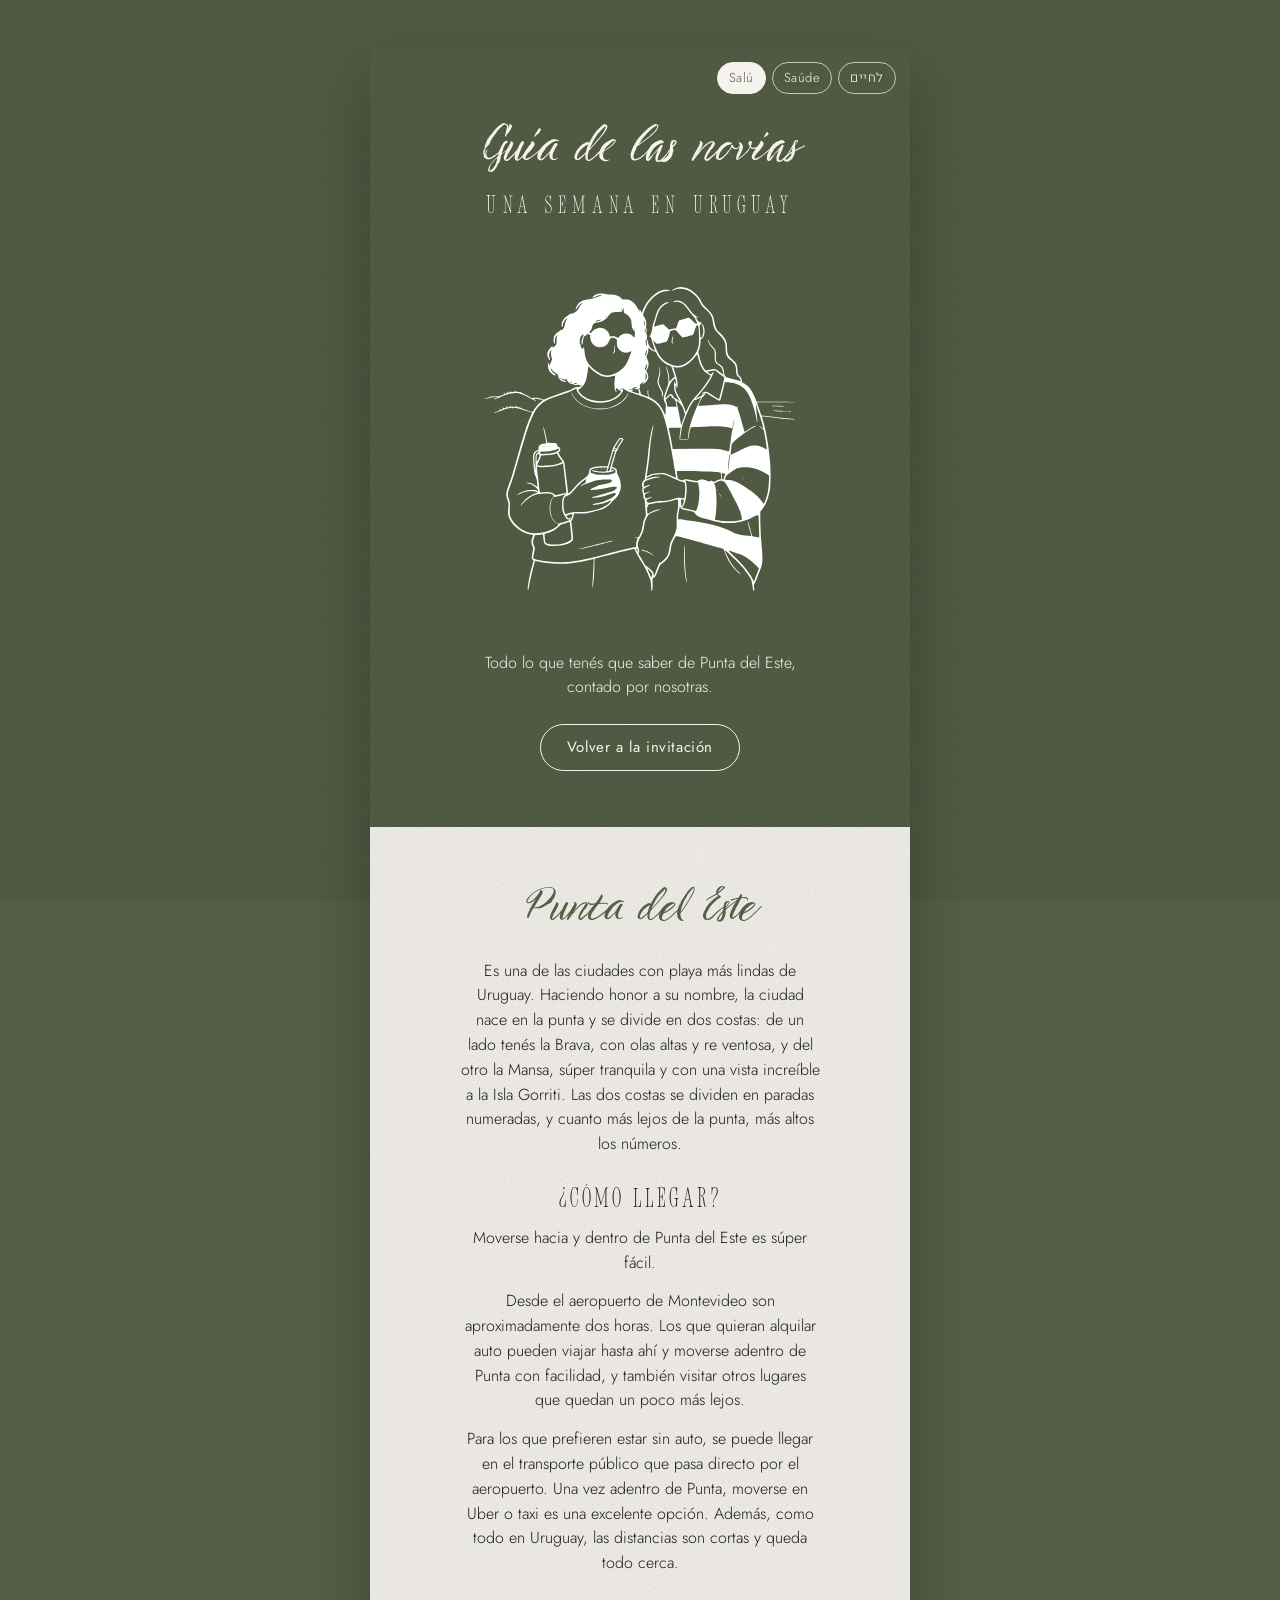
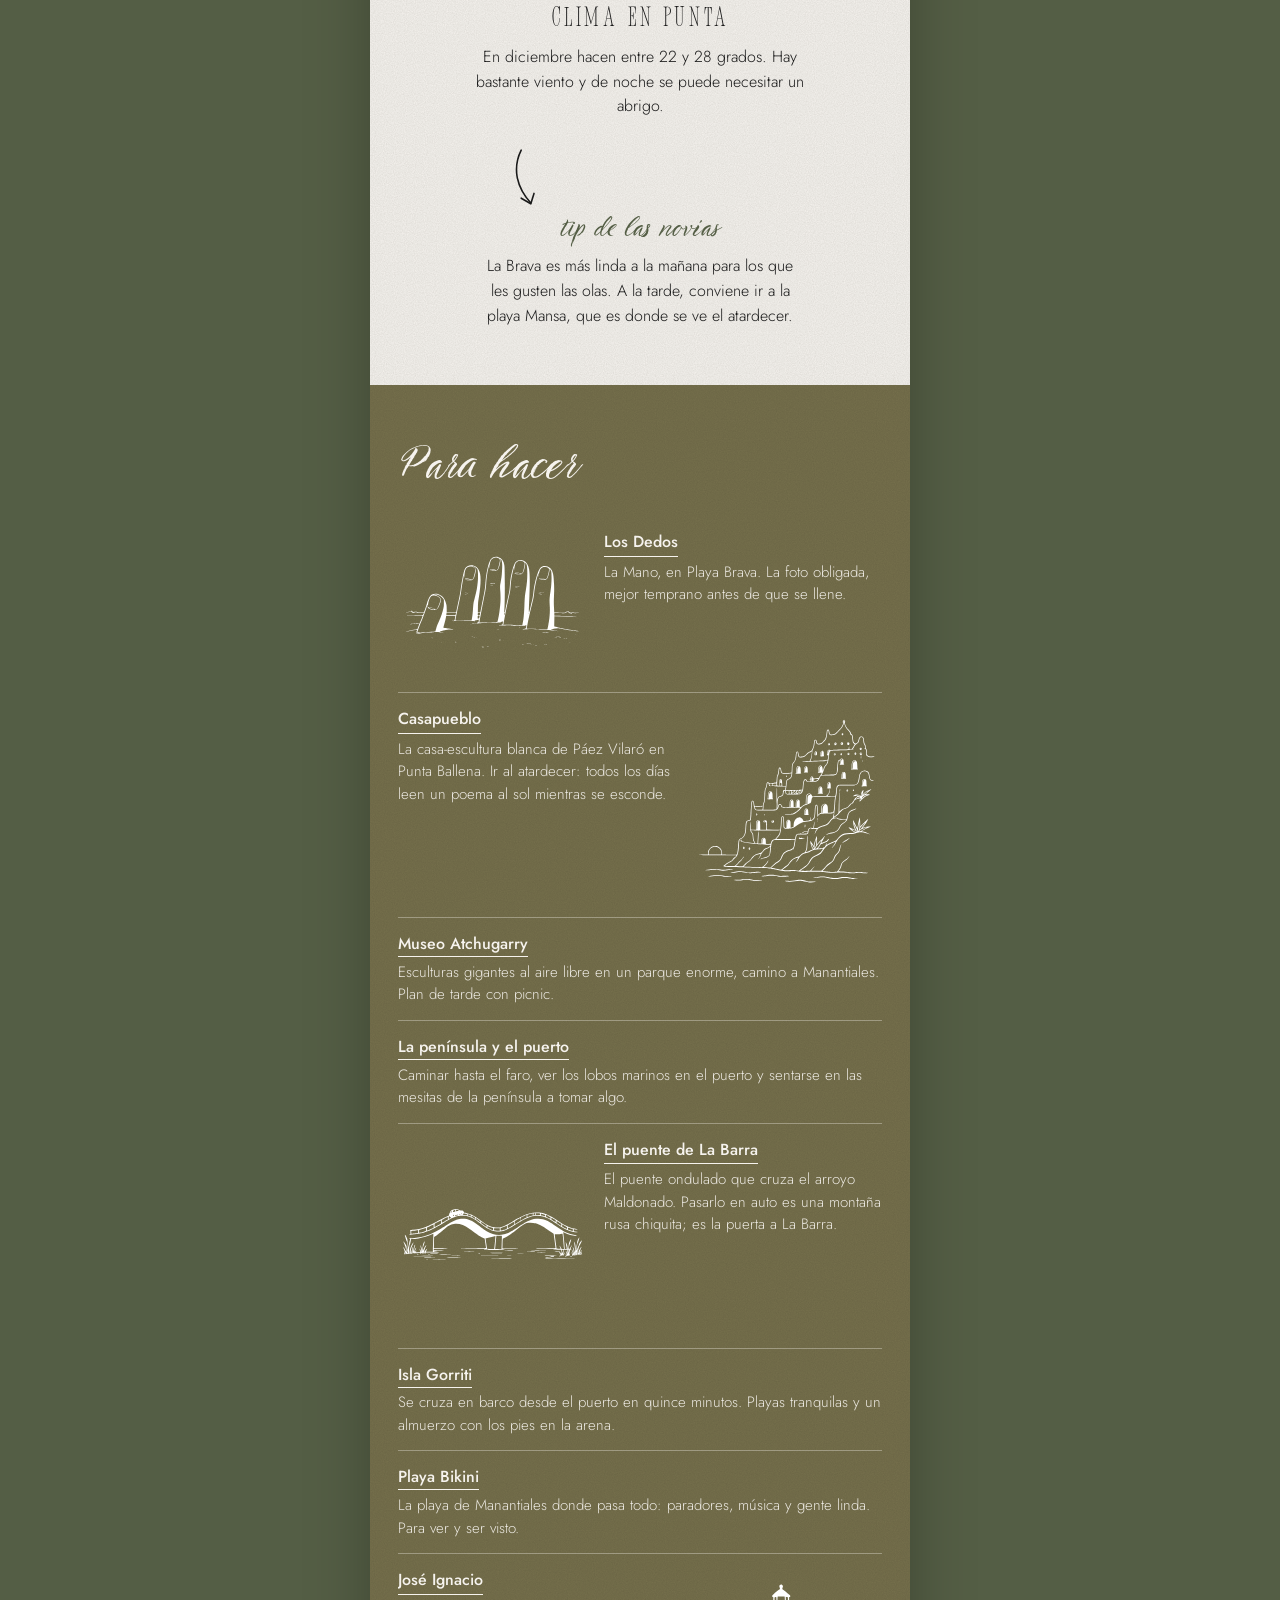
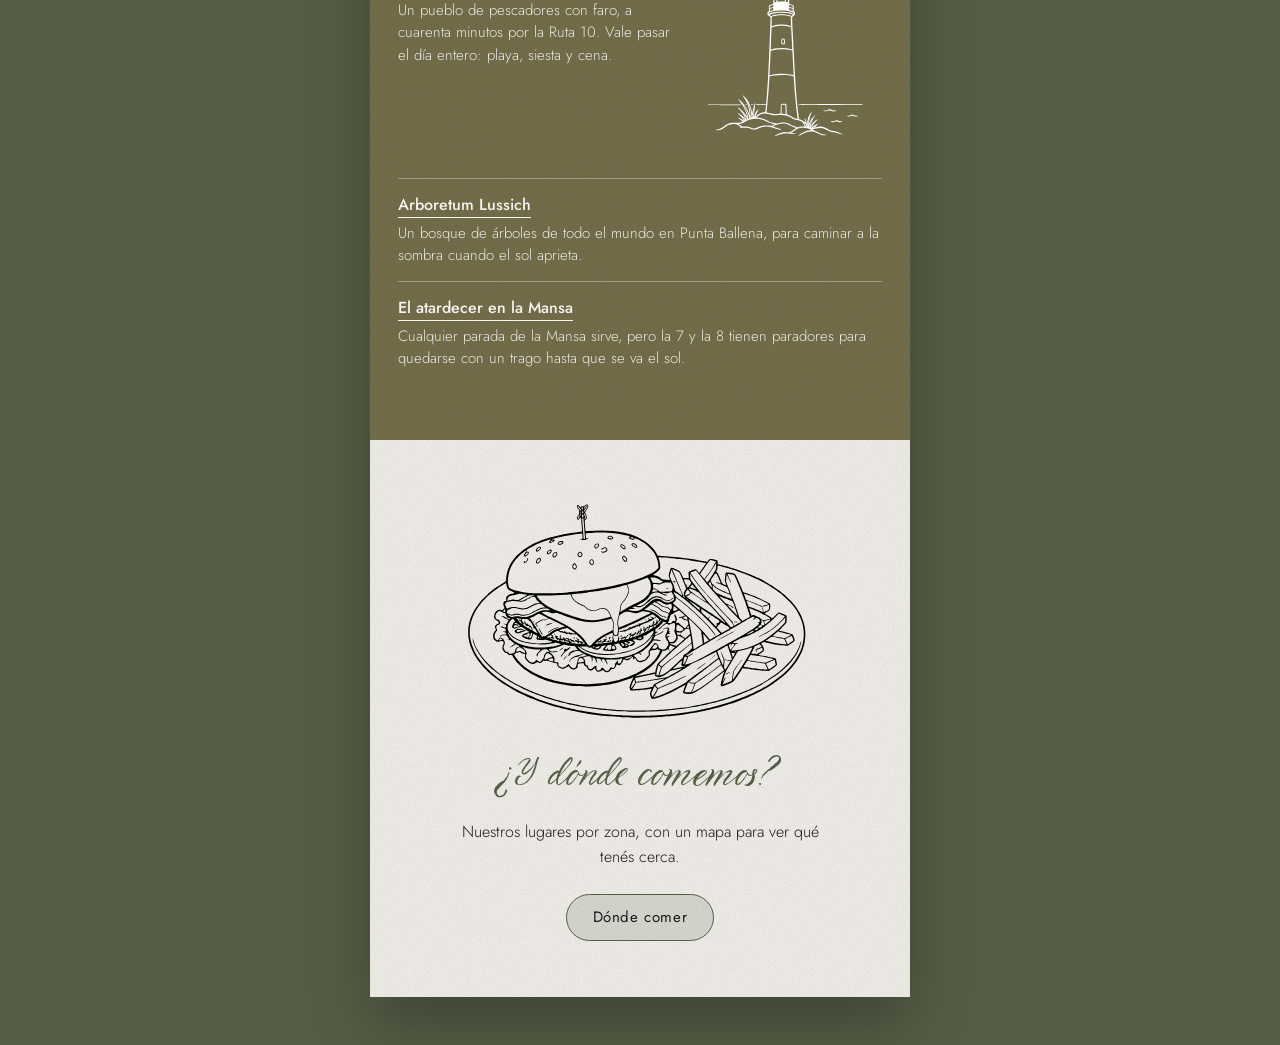
==== commit d85f3048: "Guía: subtítulos de Cómo llegar y Clima más grandes Co-Authored-By: Claude Fable 5.1 <noreply@anthro" ====
--- a/travelguide/index.html
+++ b/travelguide/index.html
@@ -9,7 +9,7 @@
 <link rel="preconnect" href="https://fonts.gstatic.com" crossorigin>
 <link href="https://fonts.googleapis.com/css2?family=Italiana&family=Pinyon+Script&family=Jost:wght@300;400;500&family=Heebo:wght@300;400;500&family=Frank+Ruhl+Libre:wght@300;400&display=swap" rel="stylesheet">
 <link rel="stylesheet" href="../css/style.css">
-<link rel="stylesheet" href="guia.css?v=9">
+<link rel="stylesheet" href="guia.css?v=10">
 </head>
 <body>
 <main class="card">
--- a/travelguide/guia.css
+++ b/travelguide/guia.css
@@ -159,7 +159,7 @@
 
 /* subtítulos dentro de la portada de destino */
 .destino__sub {
-  margin: 26px 0 10px; font-size: 15px; letter-spacing: .2em; text-transform: uppercase;
-  text-align: center; font-weight: 400;
+  margin: 30px 0 10px; font-size: clamp(20px, 5.6vw, 24px); letter-spacing: .16em; text-transform: uppercase;
+  text-align: center; font-weight: 400; line-height: 1.2;
 }
-[data-lang="he"] .destino__sub { letter-spacing: .04em; font-size: 17px; }
+[data-lang="he"] .destino__sub { letter-spacing: .03em; font-size: 23px; }
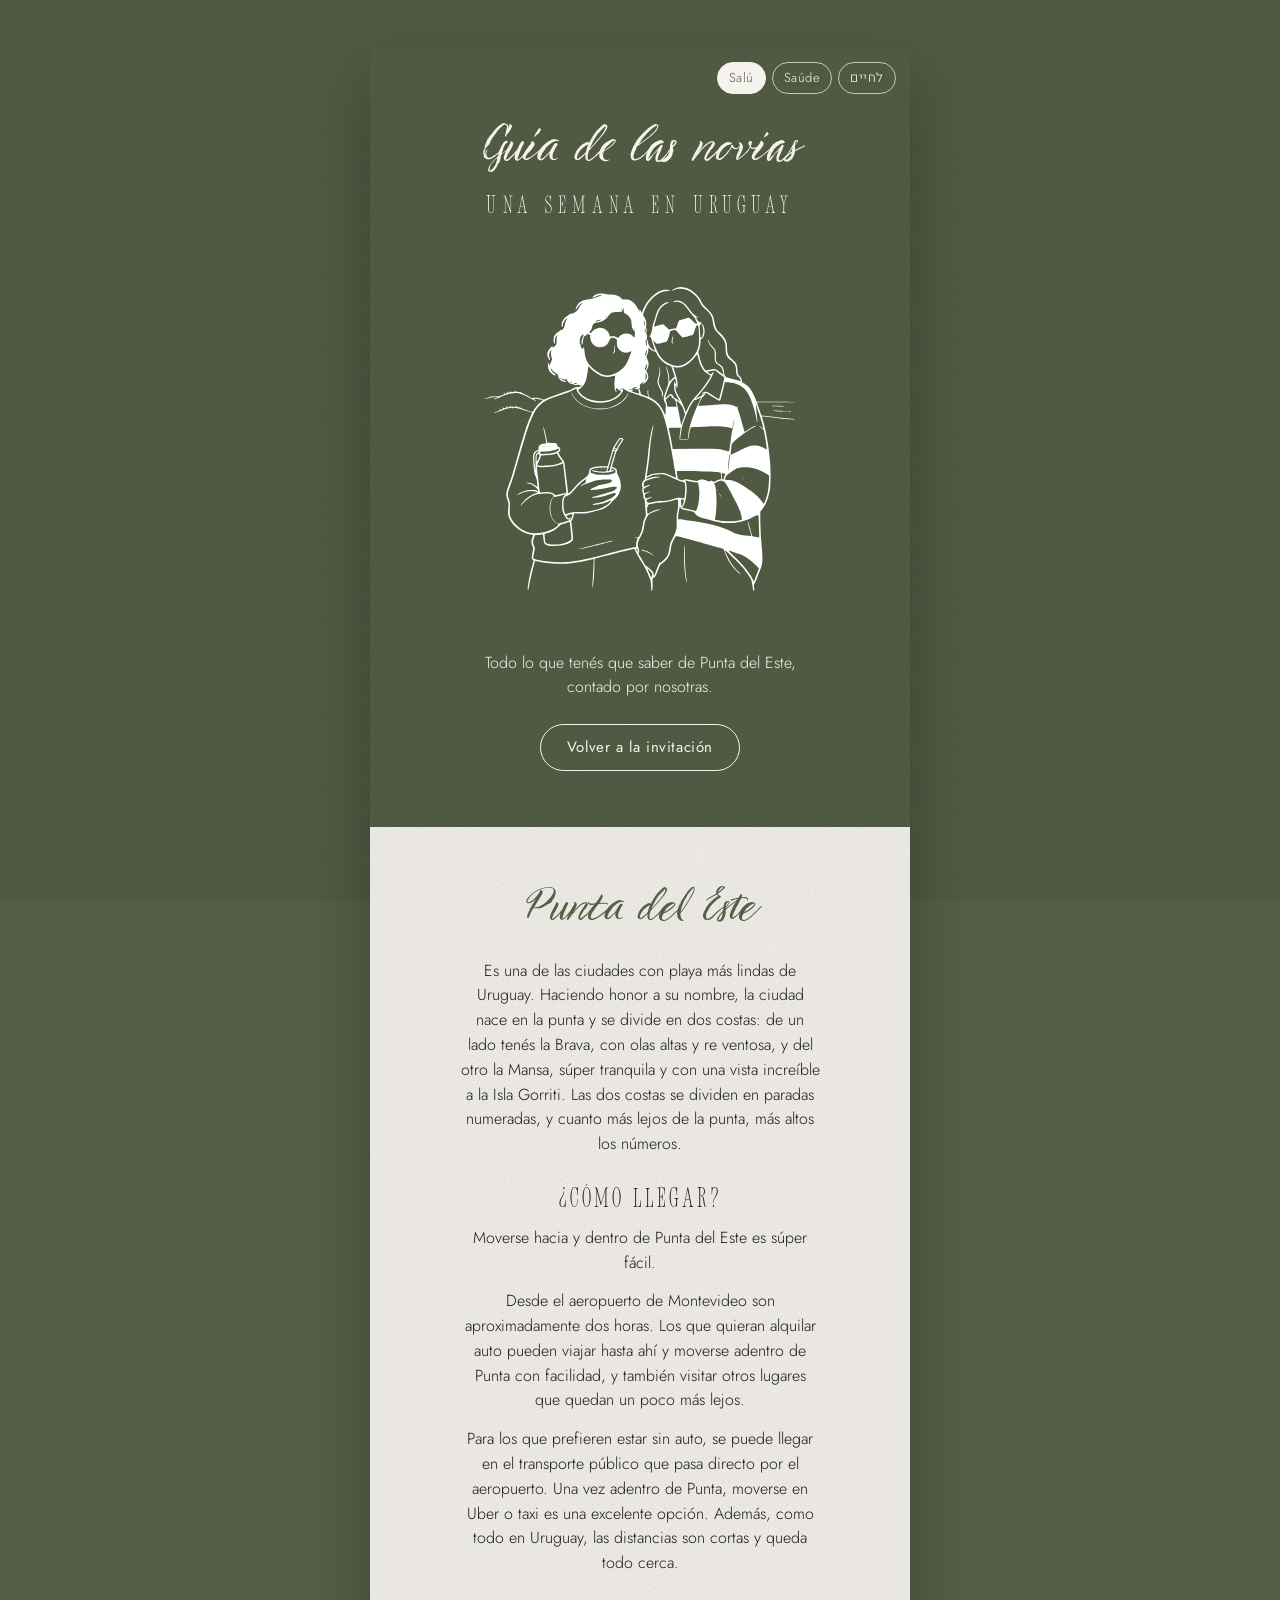
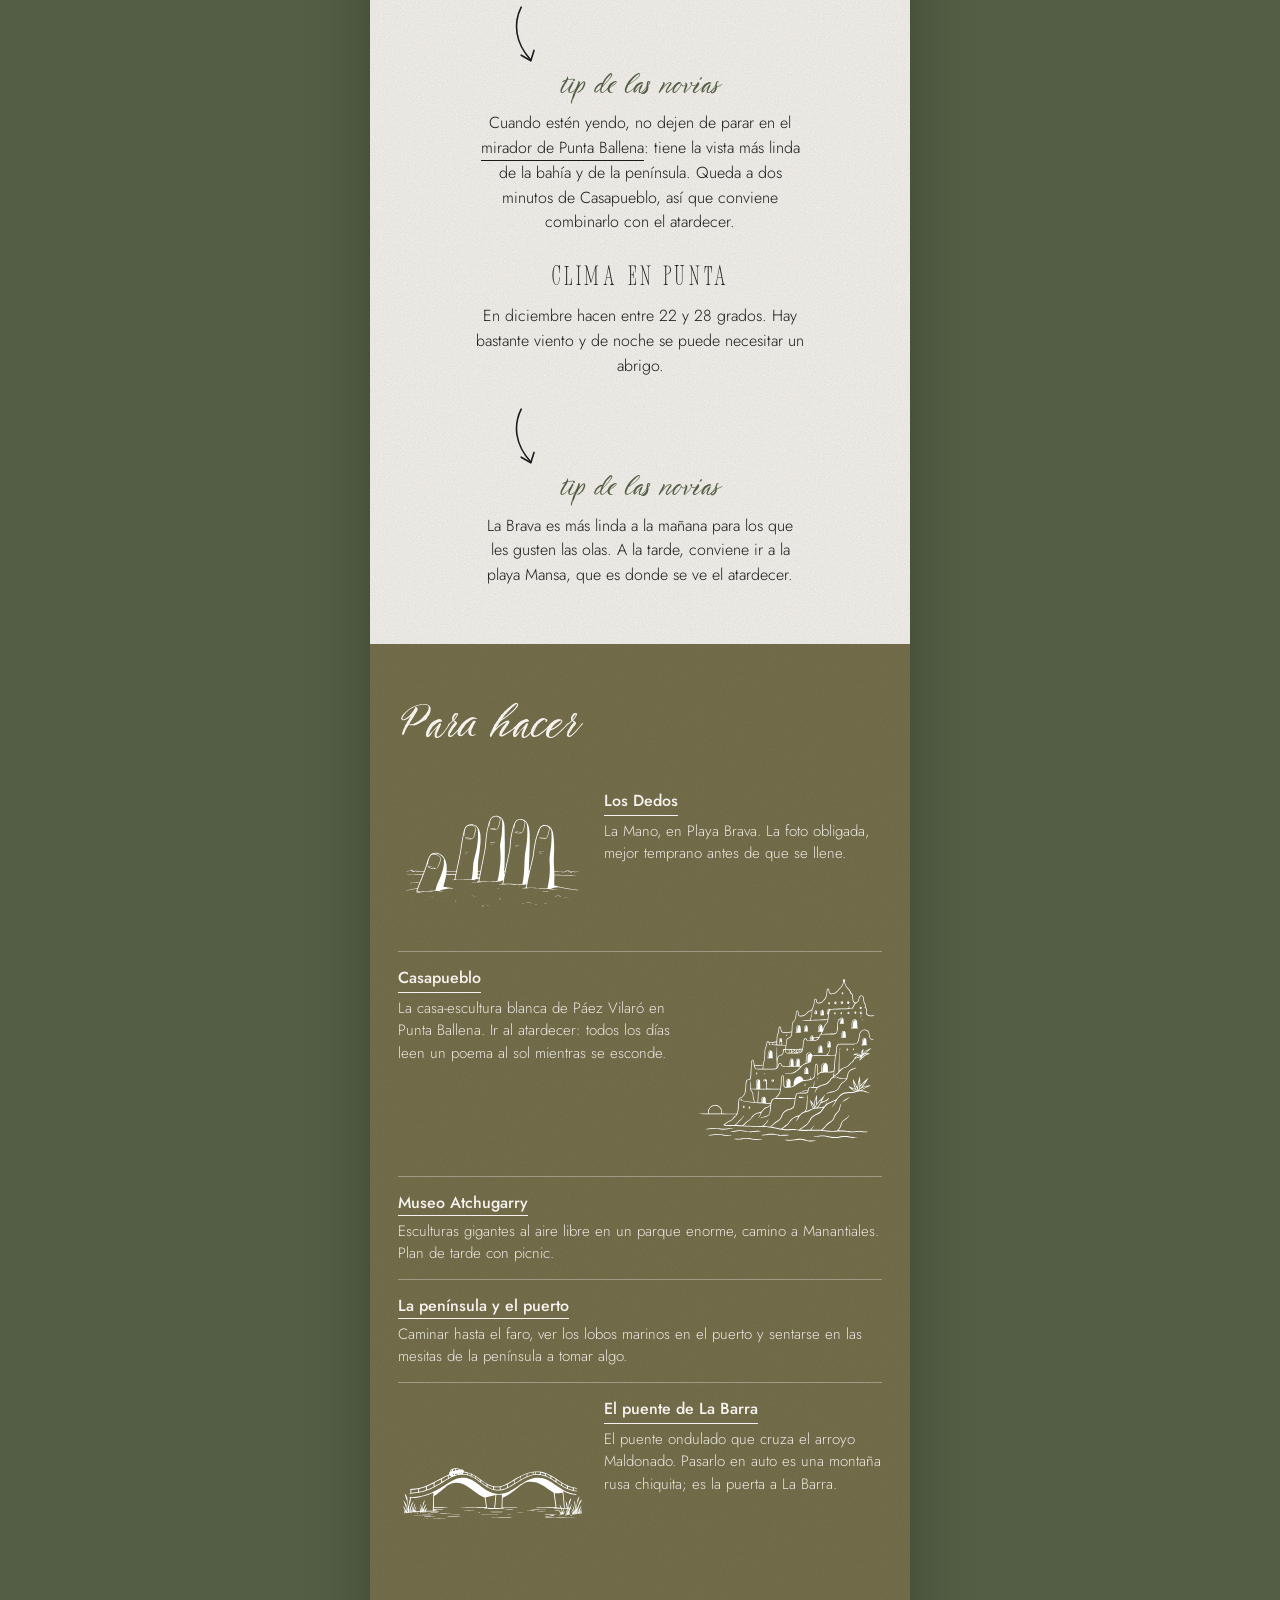
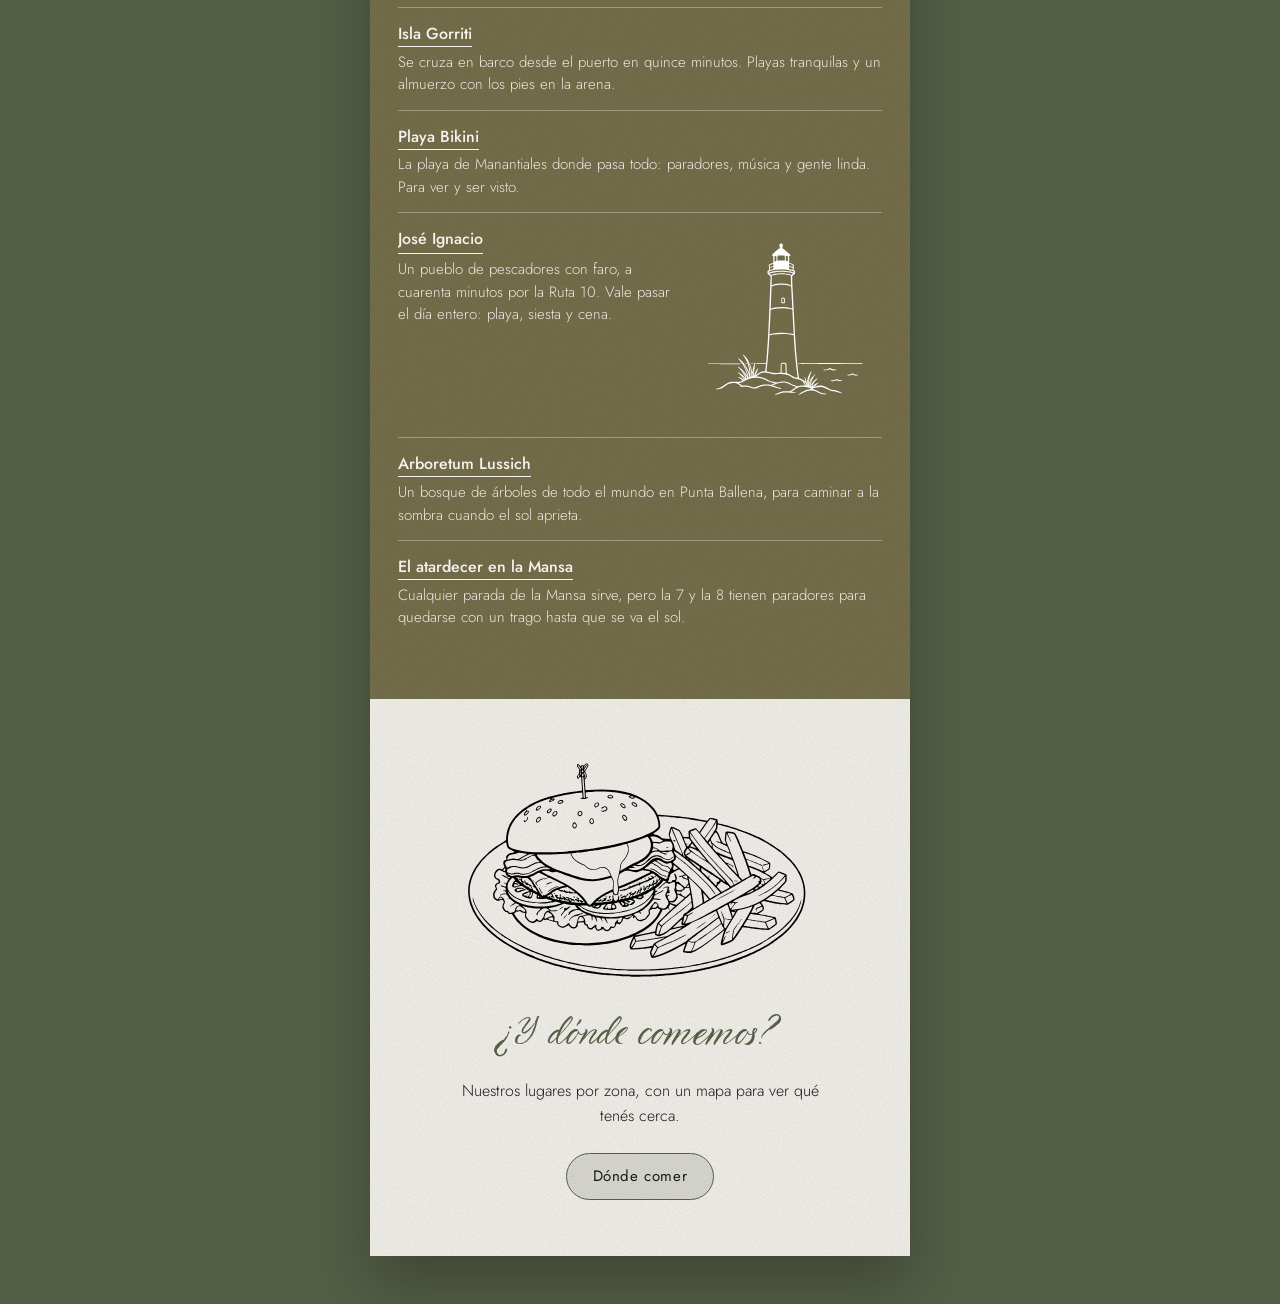
==== commit 8e3e9b3e: "Guía: tip de las novias con el mirador de Punta Ballena en Cómo llegar Co-Authored-By: Claude Fable " ====
--- a/travelguide/index.html
+++ b/travelguide/index.html
@@ -9,7 +9,7 @@
 <link rel="preconnect" href="https://fonts.gstatic.com" crossorigin>
 <link href="https://fonts.googleapis.com/css2?family=Italiana&family=Pinyon+Script&family=Jost:wght@300;400;500&family=Heebo:wght@300;400;500&family=Frank+Ruhl+Libre:wght@300;400&display=swap" rel="stylesheet">
 <link rel="stylesheet" href="../css/style.css">
-<link rel="stylesheet" href="guia.css?v=10">
+<link rel="stylesheet" href="guia.css?v=11">
 </head>
 <body>
 <main class="card">
@@ -37,6 +37,12 @@
     <p class="body" data-i18n="lp_llegar_0"></p>
     <p class="body" data-i18n="lp_llegar_1"></p>
     <p class="body" data-i18n="lp_llegar_2"></p>
+
+    <aside class="tip">
+      <svg class="tip__arrow" viewBox="0 0 50 80" fill="none" stroke="currentColor" stroke-width="2" stroke-linecap="round" stroke-linejoin="round" aria-hidden="true"><path d="M14 4 C4 24 6 48 26 70"/><path d="M14 64 L26 71 L30 58"/></svg>
+      <p class="tip__label script" data-i18n="tip_label">tip de las novias</p>
+      <p class="tip__text" data-i18n="lp_tip_mirador" data-i18n-html></p>
+    </aside>
 
     <h3 class="destino__sub display" data-i18n="lp_h_clima">Clima en Punta</h3>
     <p class="body" data-i18n="lp_clima"></p>
--- a/travelguide/guia.css
+++ b/travelguide/guia.css
@@ -163,3 +163,7 @@
   text-align: center; font-weight: 400; line-height: 1.2;
 }
 [data-lang="he"] .destino__sub { letter-spacing: .03em; font-size: 23px; }
+
+/* links dentro de los tips */
+.tip__text a { color: inherit; text-decoration: none; border-bottom: 1px solid currentColor; padding-bottom: 1px; }
+.tip__text a:hover { opacity: .75; }
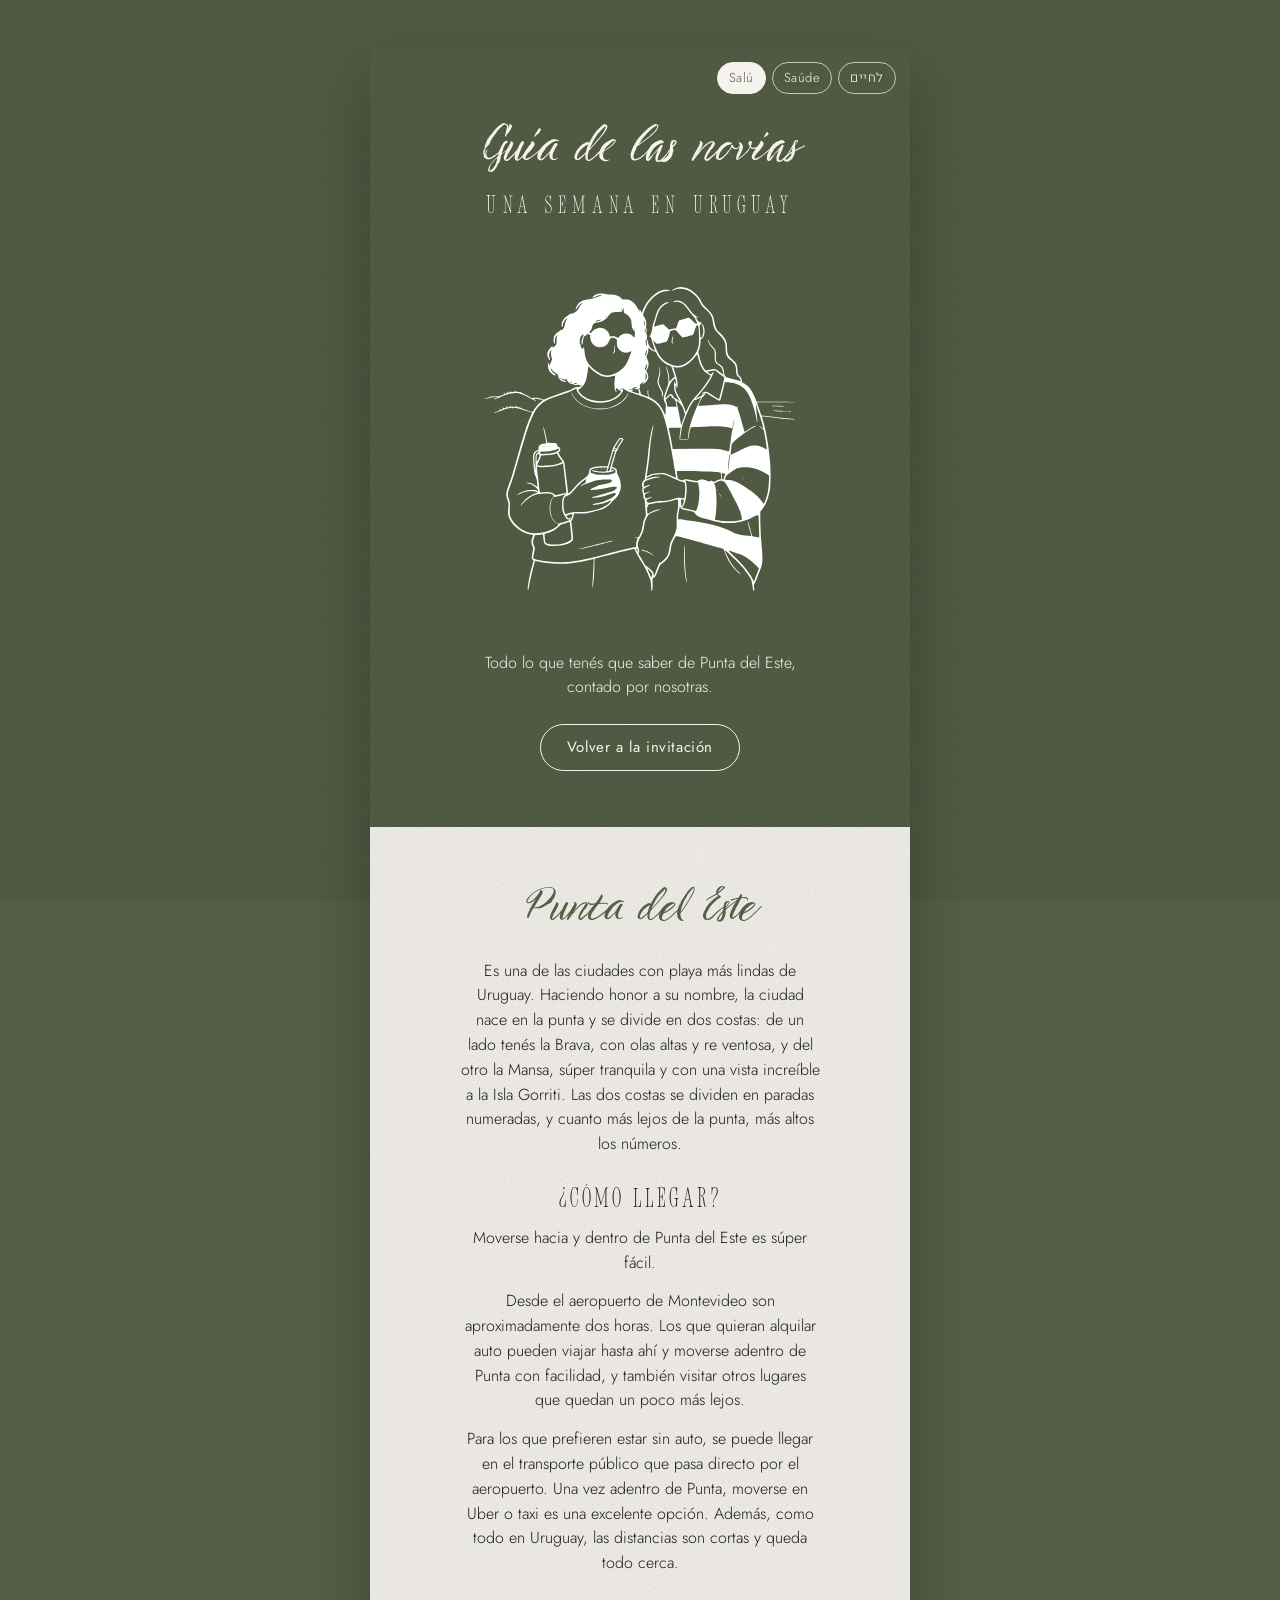
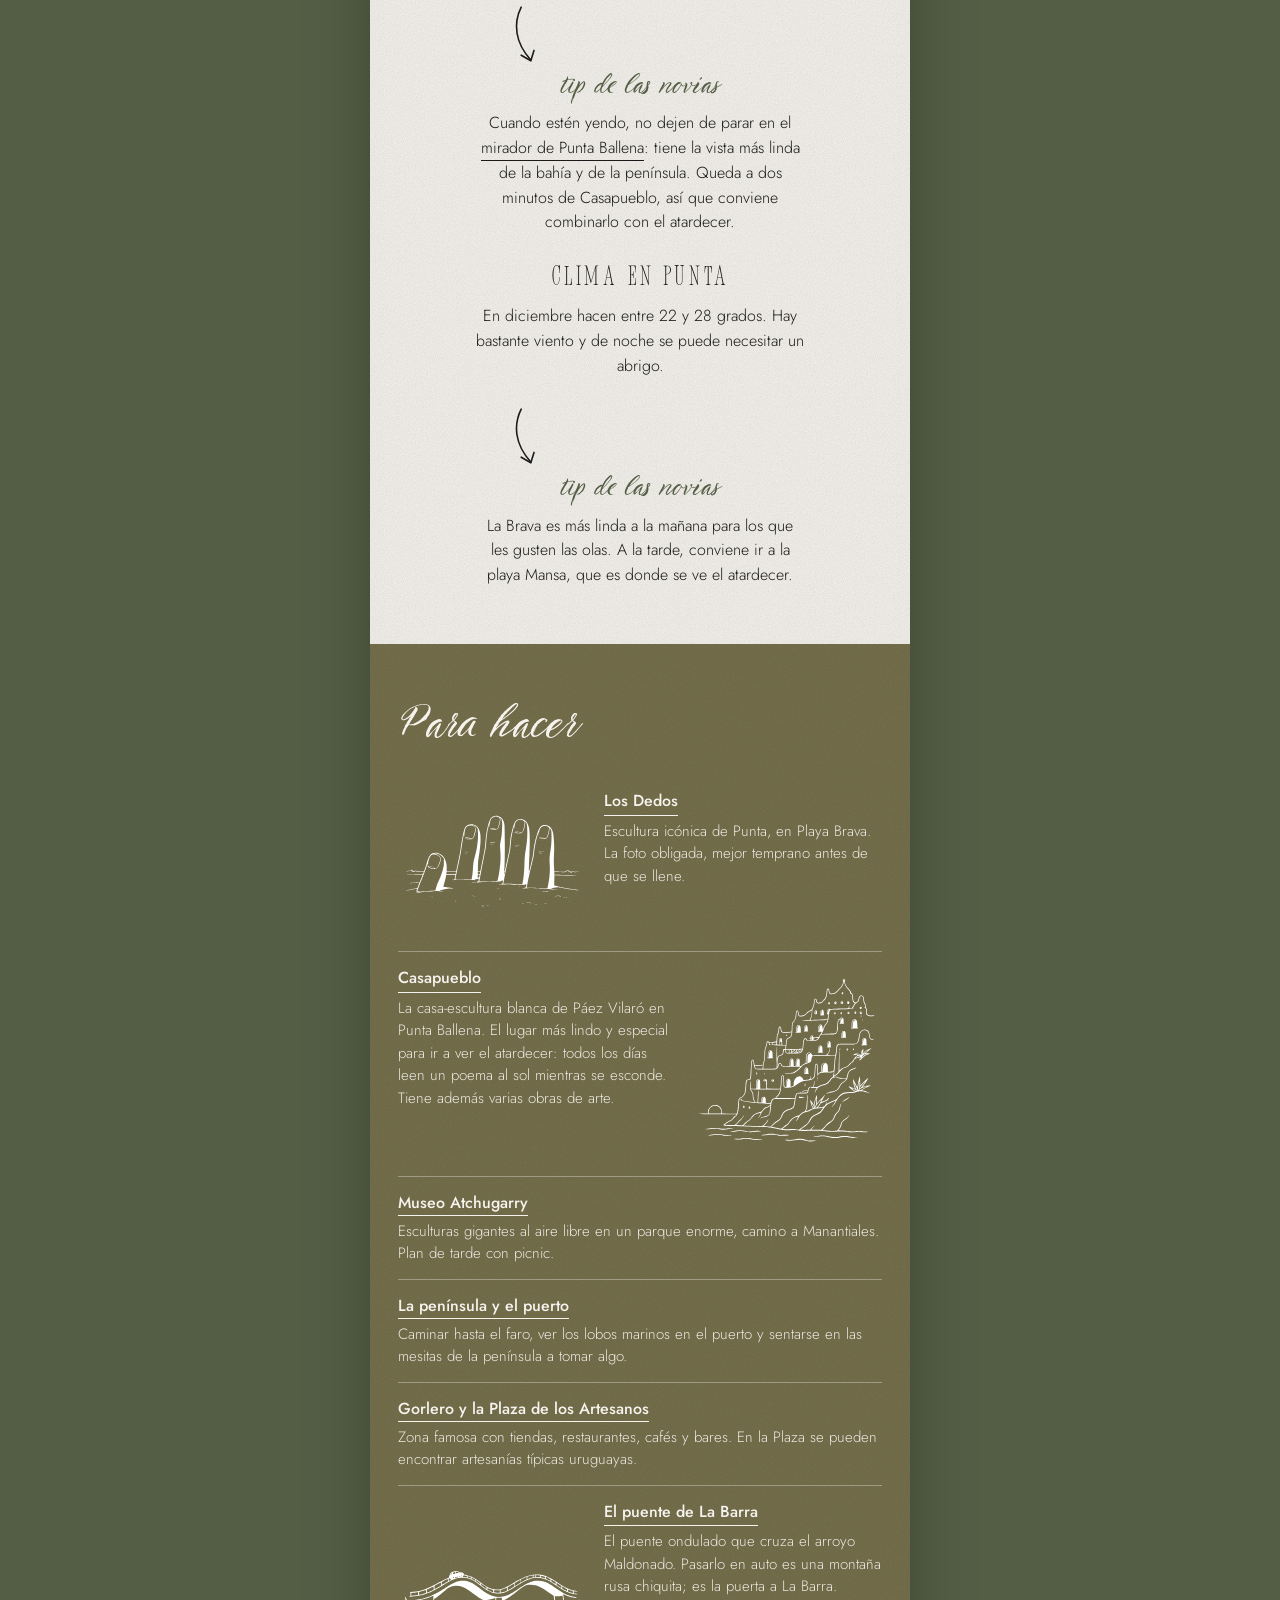
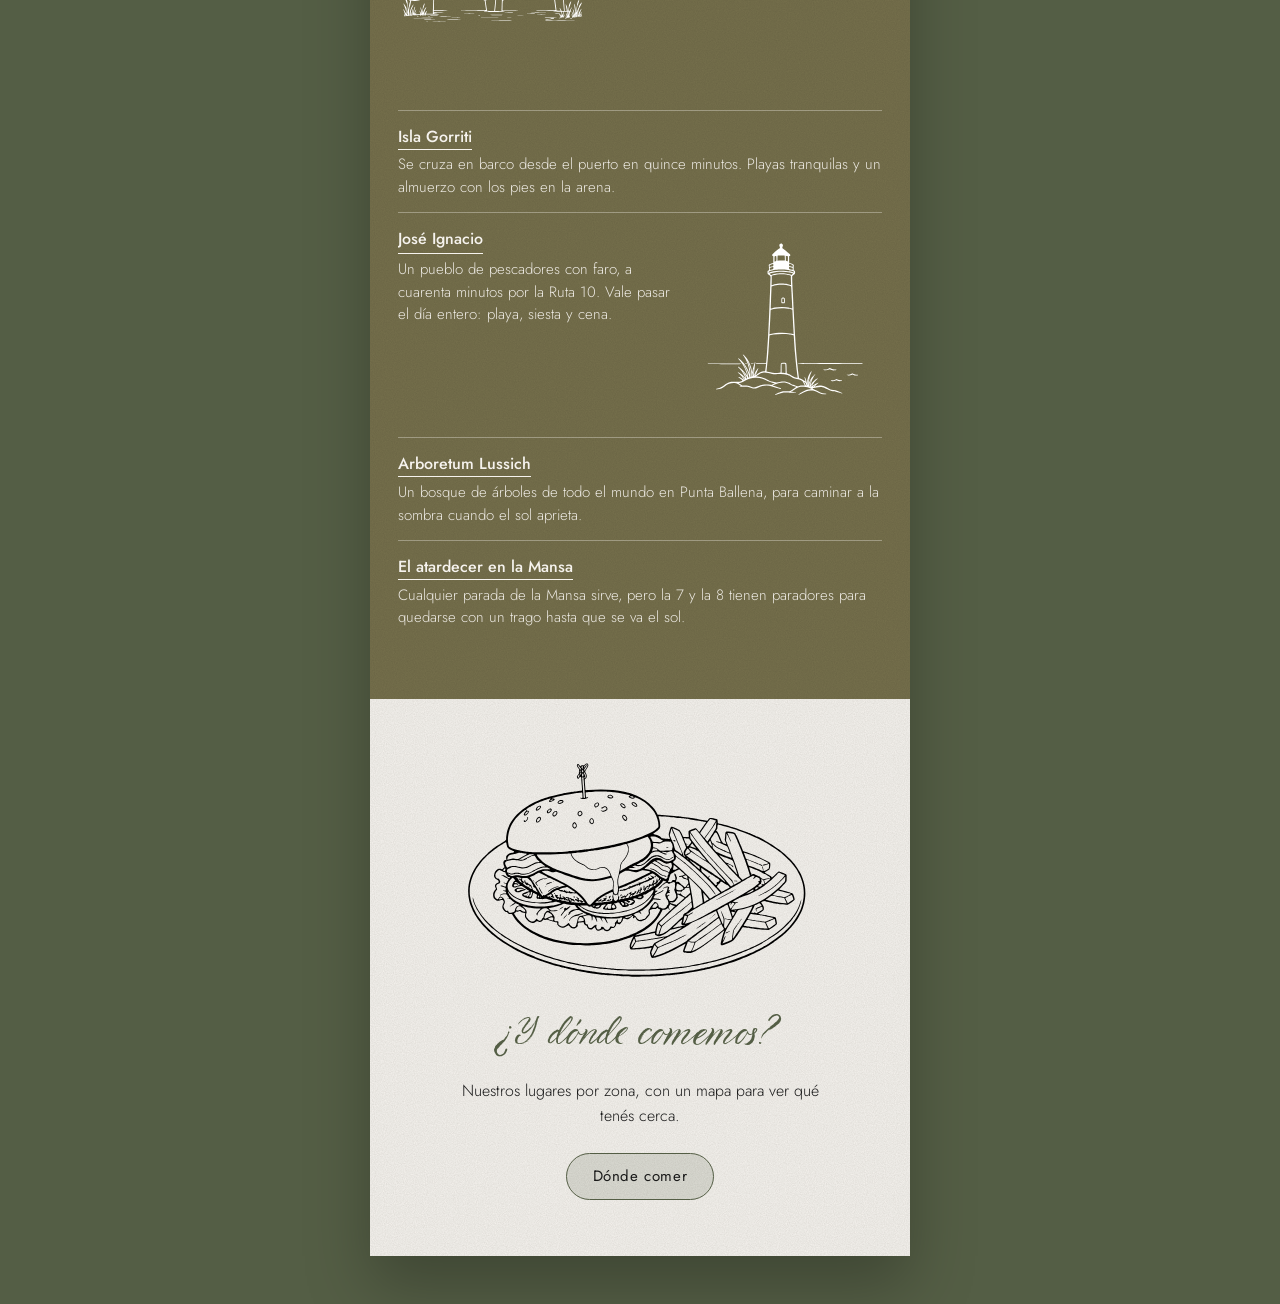
==== commit 4438aa0f: "Guía: textos nuevos de Los Dedos y Casapueblo, Gorlero y la Plaza de los Artesanos, sin Playa Bikini" ====
--- a/travelguide/index.html
+++ b/travelguide/index.html
@@ -58,13 +58,13 @@
   <section class="section section--khaki destino">
     <h2 class="script" data-i18n="lp_h_hacer">Para hacer</h2>
     <ul class="planes">
-      <li class="plan--illo plan--izq"><figure class="plan__illo"><img src="../img/la-mano.svg" alt="La Mano"></figure><a class="pique__link" href="https://www.google.com/maps/search/?api=1&query=La+Mano+Punta+del+Este" target="_blank" rel="noopener" data-i18n="lp_p1_t">Los Dedos</a><p data-i18n="lp_p1">La Mano, en Playa Brava. La foto obligada, mejor temprano antes de que se llene.</p></li>
-      <li class="plan--illo plan--der"><figure class="plan__illo"><img src="../img/casapueblo.svg" alt="Casapueblo"></figure><a class="pique__link" href="https://www.google.com/maps/search/?api=1&query=Casapueblo+Punta+Ballena" target="_blank" rel="noopener" data-i18n="lp_p2_t">Casapueblo</a><p data-i18n="lp_p2">La casa-escultura blanca de Páez Vilaró en Punta Ballena. Ir al atardecer: todos los días leen un poema al sol mientras se esconde.</p></li>
+      <li class="plan--illo plan--izq"><figure class="plan__illo"><img src="../img/la-mano.svg" alt="La Mano"></figure><a class="pique__link" href="https://www.google.com/maps/search/?api=1&query=La+Mano+Punta+del+Este" target="_blank" rel="noopener" data-i18n="lp_p1_t">Los Dedos</a><p data-i18n="lp_p1">Escultura icónica de Punta, en Playa Brava. La foto obligada, mejor temprano antes de que se llene.</p></li>
+      <li class="plan--illo plan--der"><figure class="plan__illo"><img src="../img/casapueblo.svg" alt="Casapueblo"></figure><a class="pique__link" href="https://www.google.com/maps/search/?api=1&query=Casapueblo+Punta+Ballena" target="_blank" rel="noopener" data-i18n="lp_p2_t">Casapueblo</a><p data-i18n="lp_p2">La casa-escultura blanca de Páez Vilaró en Punta Ballena. El lugar más lindo y especial para ir a ver el atardecer: todos los días leen un poema al sol mientras se esconde. Tiene además varias obras de arte.</p></li>
       <li><a class="pique__link" href="https://www.google.com/maps/search/?api=1&query=Museo+Atchugarry+MACA+Manantiales" target="_blank" rel="noopener" data-i18n="lp_p3_t">Museo Atchugarry</a><p data-i18n="lp_p3">Esculturas gigantes al aire libre en un parque enorme, camino a Manantiales. Plan de tarde con picnic.</p></li>
       <li><a class="pique__link" href="https://www.google.com/maps/search/?api=1&query=Puerto+de+Punta+del+Este" target="_blank" rel="noopener" data-i18n="lp_p4_t">La península y el puerto</a><p data-i18n="lp_p4">Caminar hasta el faro, ver los lobos marinos en el puerto y sentarse en las mesitas de la península a tomar algo.</p></li>
+      <li><a class="pique__link" href="https://www.google.com/maps/search/?api=1&query=Plaza+de+los+Artesanos+Punta+del+Este" target="_blank" rel="noopener" data-i18n="lp_p11_t">Gorlero y la Plaza de los Artesanos</a><p data-i18n="lp_p11">Zona famosa con tiendas, restaurantes, cafés y bares. En la Plaza se pueden encontrar artesanías típicas uruguayas.</p></li>
       <li class="plan--illo plan--izq"><figure class="plan__illo"><img src="../img/puente-la-barra.svg" alt="Puente de La Barra"></figure><a class="pique__link" href="https://www.google.com/maps/search/?api=1&query=Puente+de+La+Barra+Leonel+Viera" target="_blank" rel="noopener" data-i18n="lp_p5_t">El puente de La Barra</a><p data-i18n="lp_p5">El puente ondulado que cruza el arroyo Maldonado. Pasarlo en auto es una montaña rusa chiquita; es la puerta a La Barra.</p></li>
       <li><a class="pique__link" href="https://www.google.com/maps/search/?api=1&query=Isla+Gorriti" target="_blank" rel="noopener" data-i18n="lp_p6_t">Isla Gorriti</a><p data-i18n="lp_p6">Se cruza en barco desde el puerto en quince minutos. Playas tranquilas y un almuerzo con los pies en la arena.</p></li>
-      <li><a class="pique__link" href="https://www.google.com/maps/search/?api=1&query=Playa+Bikini+Manantiales" target="_blank" rel="noopener" data-i18n="lp_p7_t">Playa Bikini</a><p data-i18n="lp_p7">La playa de Manantiales donde pasa todo: paradores, música y gente linda. Para ver y ser visto.</p></li>
       <li class="plan--illo plan--der"><figure class="plan__illo"><img src="../img/faro-jose-ignacio.svg" alt="Faro de José Ignacio"></figure><a class="pique__link" href="https://www.google.com/maps/search/?api=1&query=Faro+de+Jos%C3%A9+Ignacio" target="_blank" rel="noopener" data-i18n="lp_p8_t">José Ignacio</a><p data-i18n="lp_p8">Un pueblo de pescadores con faro, a cuarenta minutos por la Ruta 10. Vale pasar el día entero: playa, siesta y cena.</p></li>
       <li><a class="pique__link" href="https://www.google.com/maps/search/?api=1&query=Arboretum+Lussich" target="_blank" rel="noopener" data-i18n="lp_p9_t">Arboretum Lussich</a><p data-i18n="lp_p9">Un bosque de árboles de todo el mundo en Punta Ballena, para caminar a la sombra cuando el sol aprieta.</p></li>
       <li><a class="pique__link" href="https://www.google.com/maps/search/?api=1&query=Playa+Mansa+parada+8+Punta+del+Este" target="_blank" rel="noopener" data-i18n="lp_p10_t">El atardecer en la Mansa</a><p data-i18n="lp_p10">Cualquier parada de la Mansa sirve, pero la 7 y la 8 tienen paradores para quedarse con un trago hasta que se va el sol.</p></li>
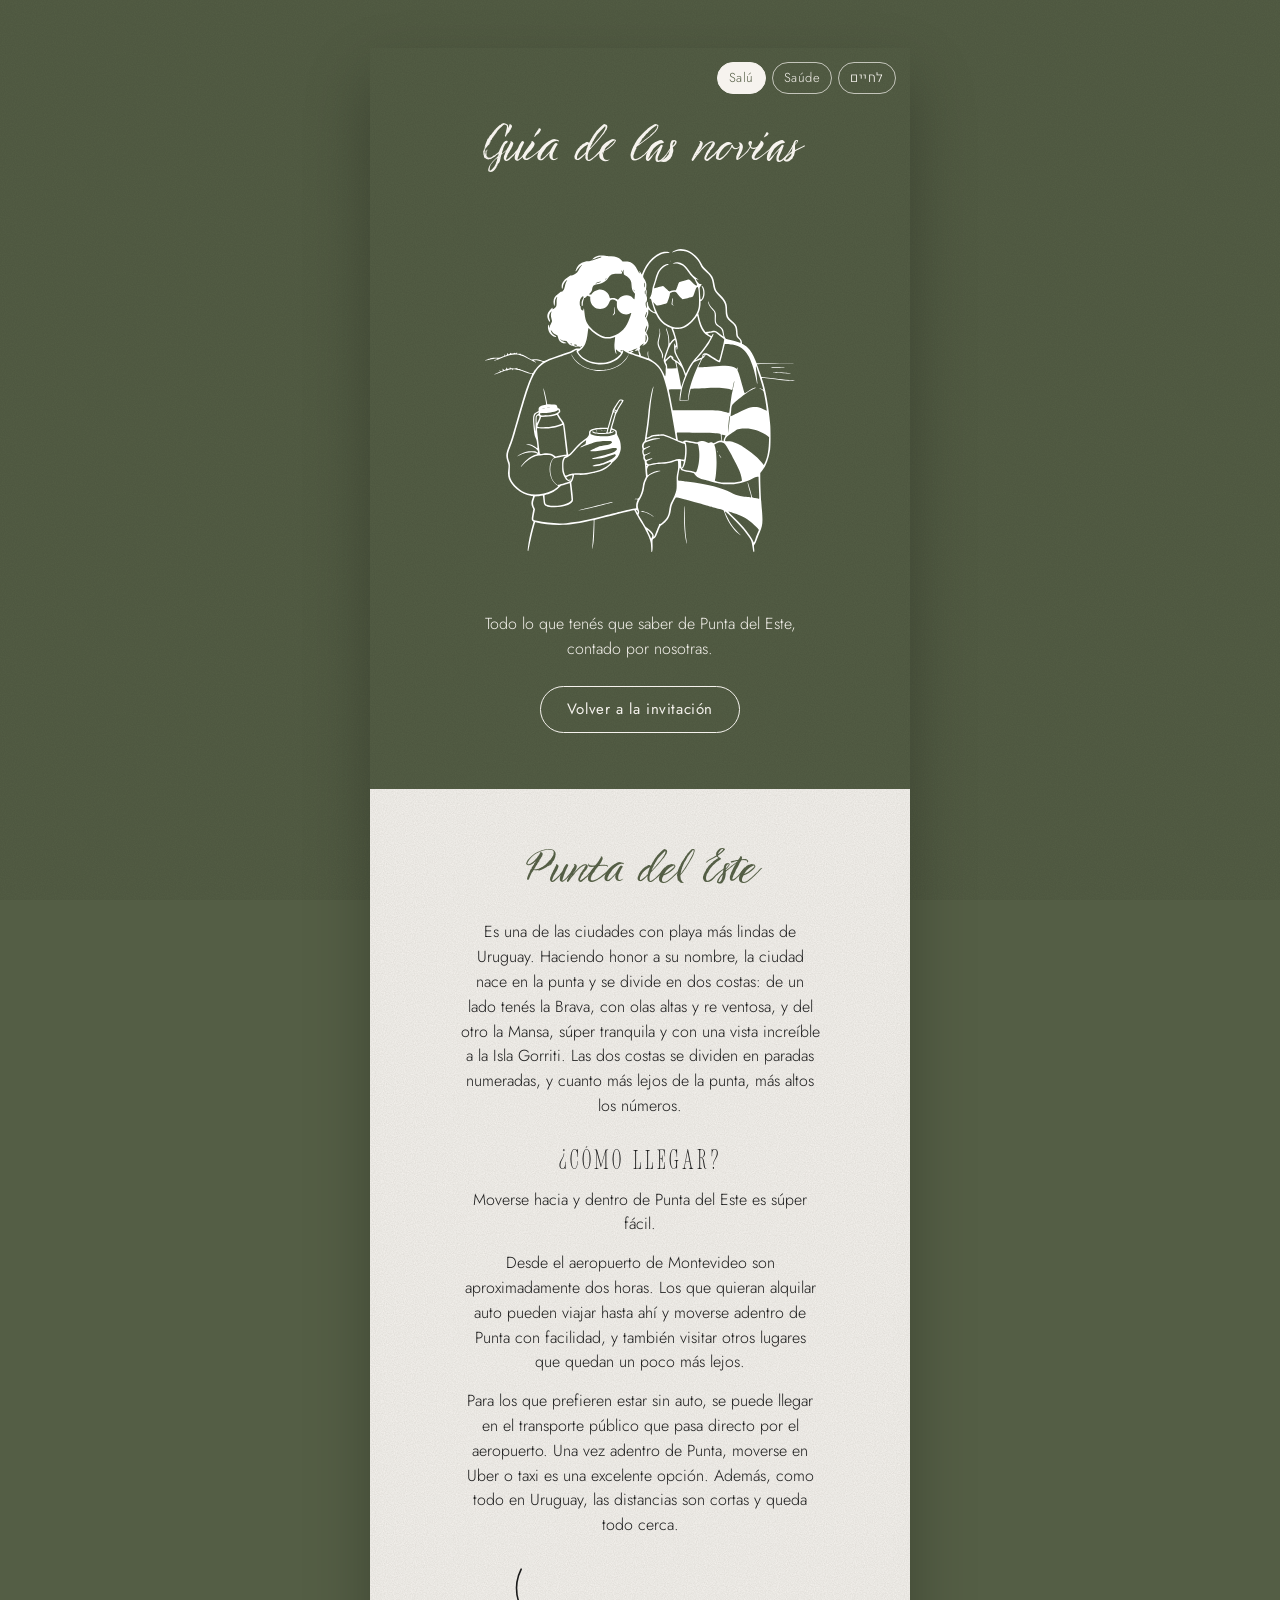
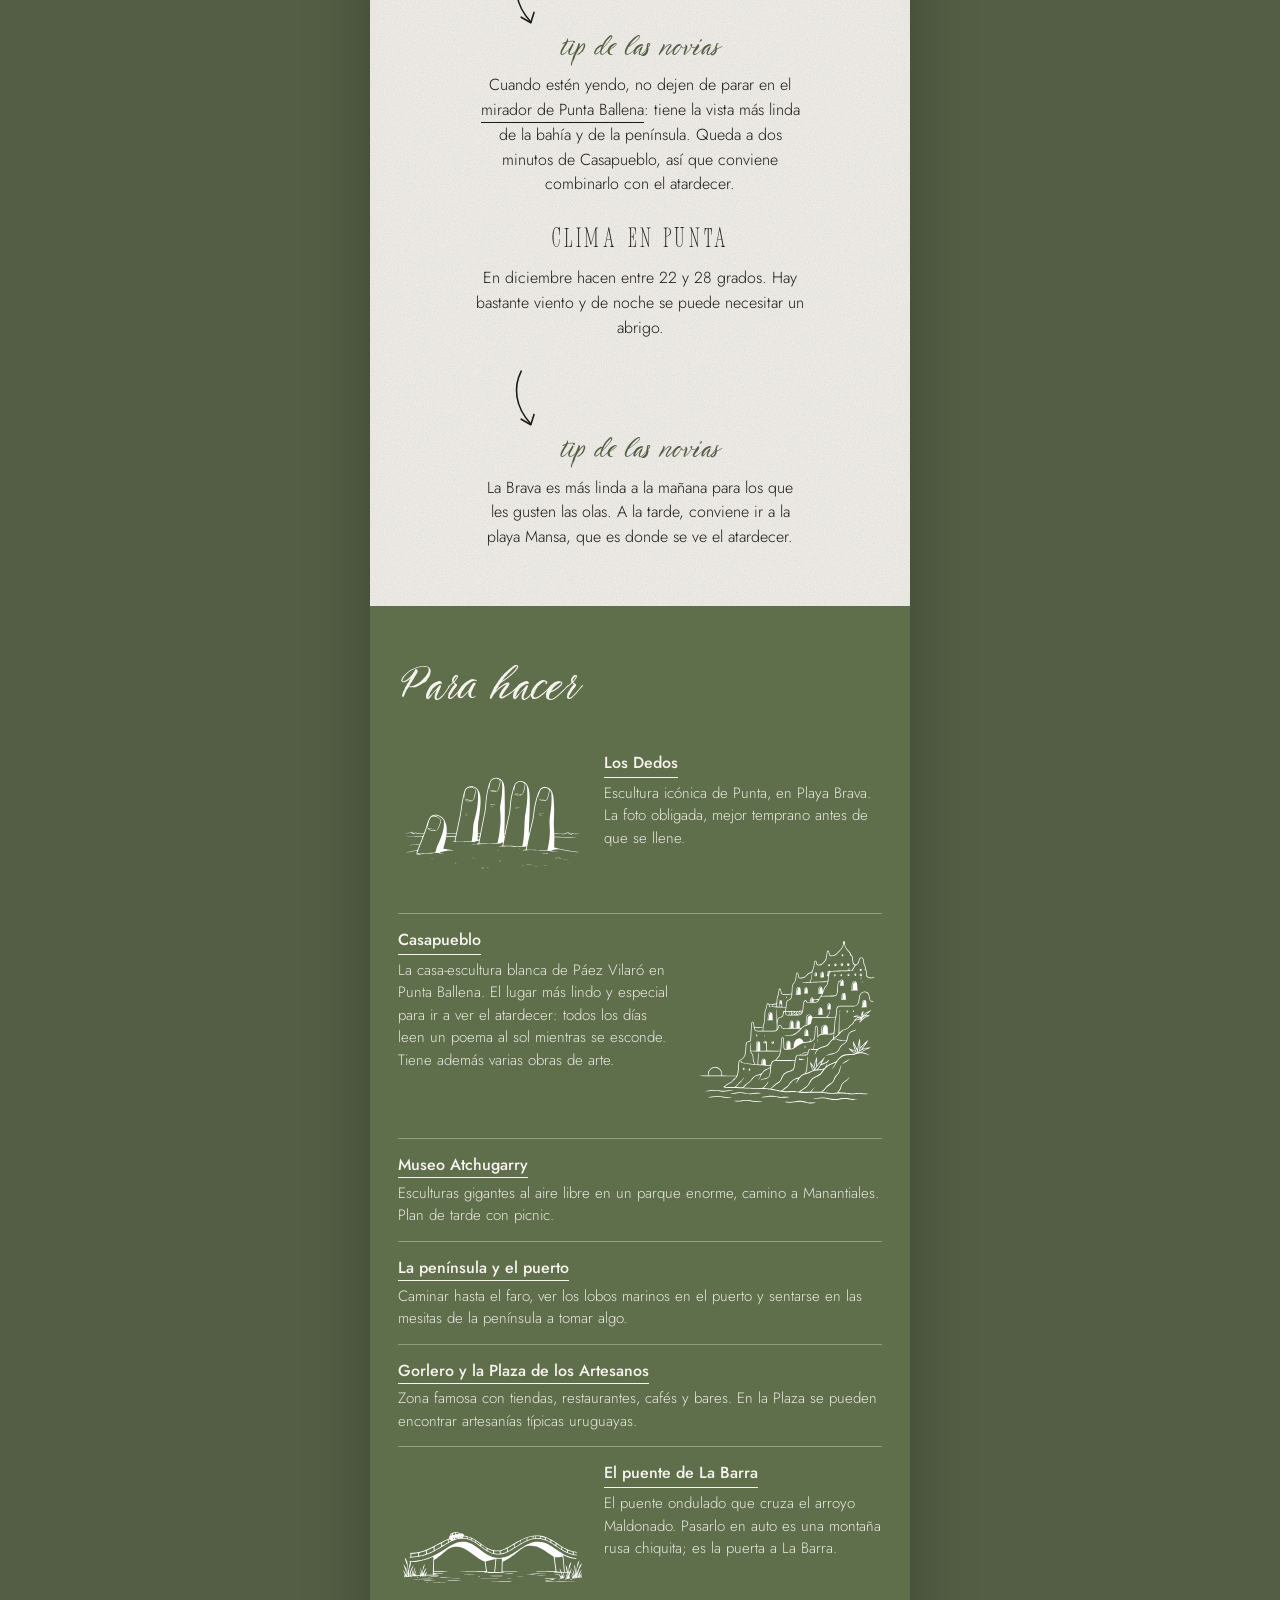
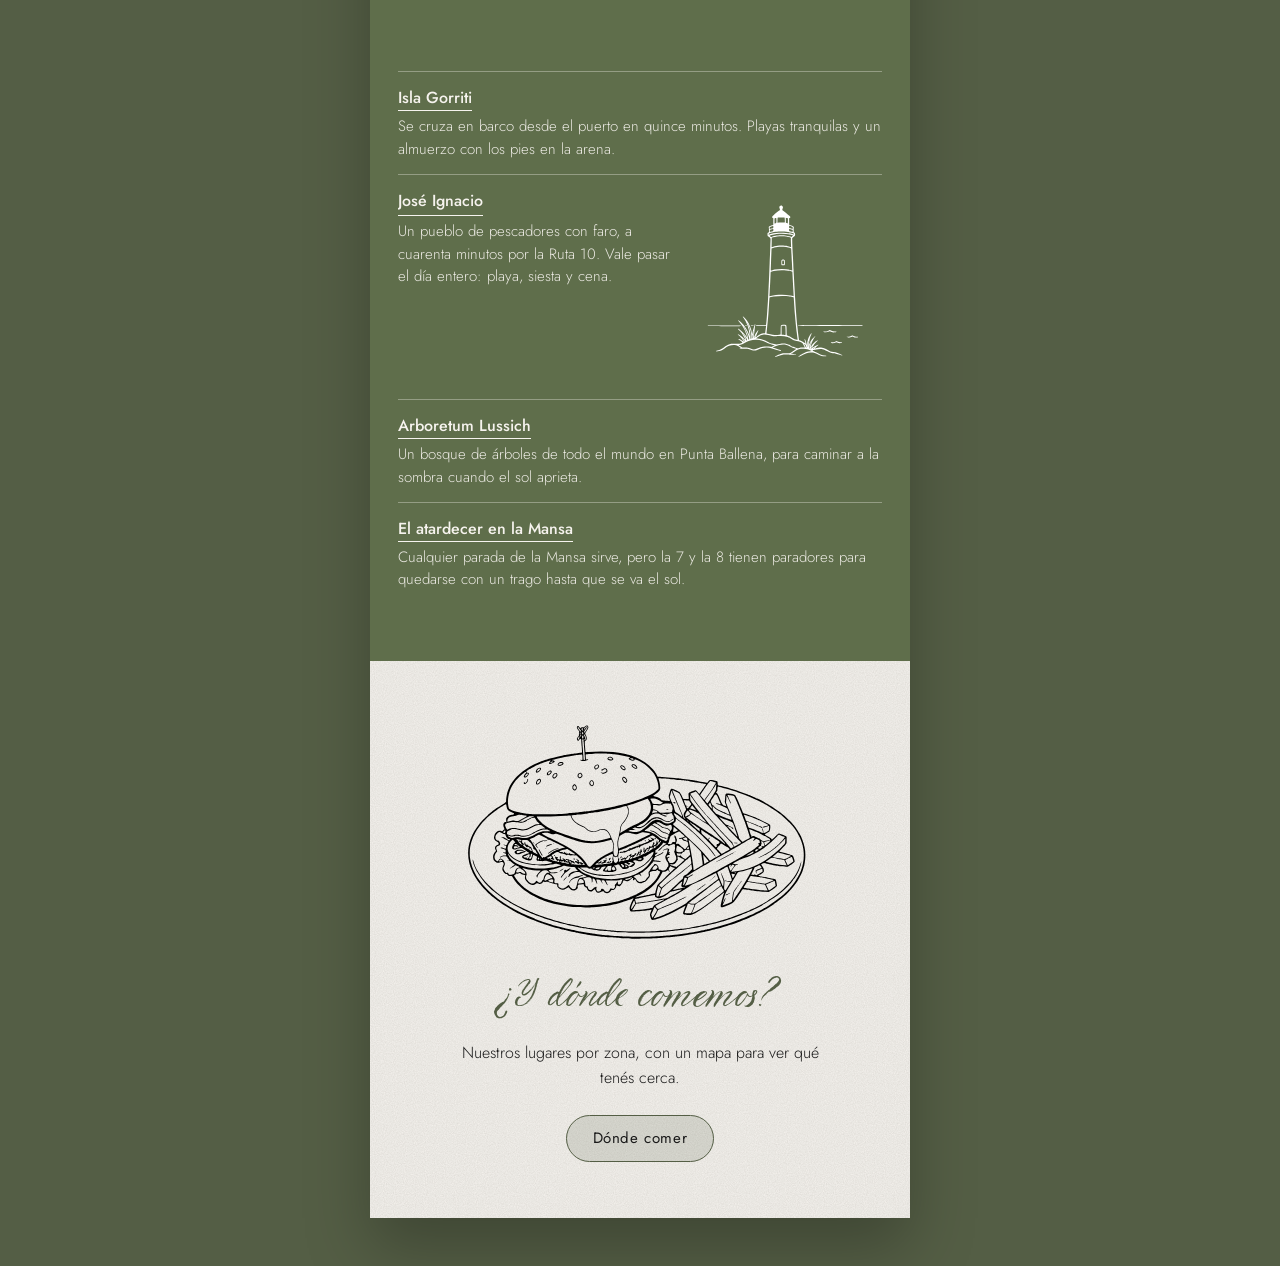
==== commit 921bf1ef: "Carteles 13 DIC/DEZ/DEC según idioma; guía sin 'Una semana en Uruguay'; 'Para hacer' en verde propio" ====
--- a/travelguide/index.html
+++ b/travelguide/index.html
@@ -9,7 +9,7 @@
 <link rel="preconnect" href="https://fonts.gstatic.com" crossorigin>
 <link href="https://fonts.googleapis.com/css2?family=Italiana&family=Pinyon+Script&family=Jost:wght@300;400;500&family=Heebo:wght@300;400;500&family=Frank+Ruhl+Libre:wght@300;400&display=swap" rel="stylesheet">
 <link rel="stylesheet" href="../css/style.css">
-<link rel="stylesheet" href="guia.css?v=11">
+<link rel="stylesheet" href="guia.css?v=12">
 </head>
 <body>
 <main class="card">
@@ -22,7 +22,6 @@
   <!-- PORTADA -->
   <header class="section section--olive guia-hero">
     <h1 class="script" data-i18n="guia_titulo">Guía de las novias</h1>
-    <p class="kicker display" data-i18n="guia_sub">Una semana en Uruguay</p>
     <figure class="illo illo--mate"><img src="../img/mate.svg" alt="Mari y Dana tomando mate"></figure>
     <p class="body" data-i18n="lp_intro">Todo lo que tenés que saber de Punta del Este, contado por nosotras.</p>
     <a class="btn btn--paper" href="../" data-keep-lang="../" data-i18n="guia_volver">Volver a la invitación</a>
@@ -55,7 +54,7 @@
   </section>
 
   <!-- PARA HACER -->
-  <section class="section section--khaki destino">
+  <section class="section section--verde destino">
     <h2 class="script" data-i18n="lp_h_hacer">Para hacer</h2>
     <ul class="planes">
       <li class="plan--illo plan--izq"><figure class="plan__illo"><img src="../img/la-mano.svg" alt="La Mano"></figure><a class="pique__link" href="https://www.google.com/maps/search/?api=1&query=La+Mano+Punta+del+Este" target="_blank" rel="noopener" data-i18n="lp_p1_t">Los Dedos</a><p data-i18n="lp_p1">Escultura icónica de Punta, en Playa Brava. La foto obligada, mejor temprano antes de que se llene.</p></li>
--- a/travelguide/guia.css
+++ b/travelguide/guia.css
@@ -167,3 +167,10 @@
 /* links dentro de los tips */
 .tip__text a { color: inherit; text-decoration: none; border-bottom: 1px solid currentColor; padding-bottom: 1px; }
 .tip__text a:hover { opacity: .75; }
+
+/* "Para hacer": verde propio, más fresco que el khaki */
+.section--verde { background-color: #5F6E4B; color: var(--paper); }
+.section--verde .script, .section--verde .lead { color: var(--paper); }
+.section--verde .tip__arrow { color: var(--paper); }
+.section--verde .planes li { border-top-color: rgba(246,243,238,.35); }
+.guia-hero h1 { margin-bottom: 14px; }
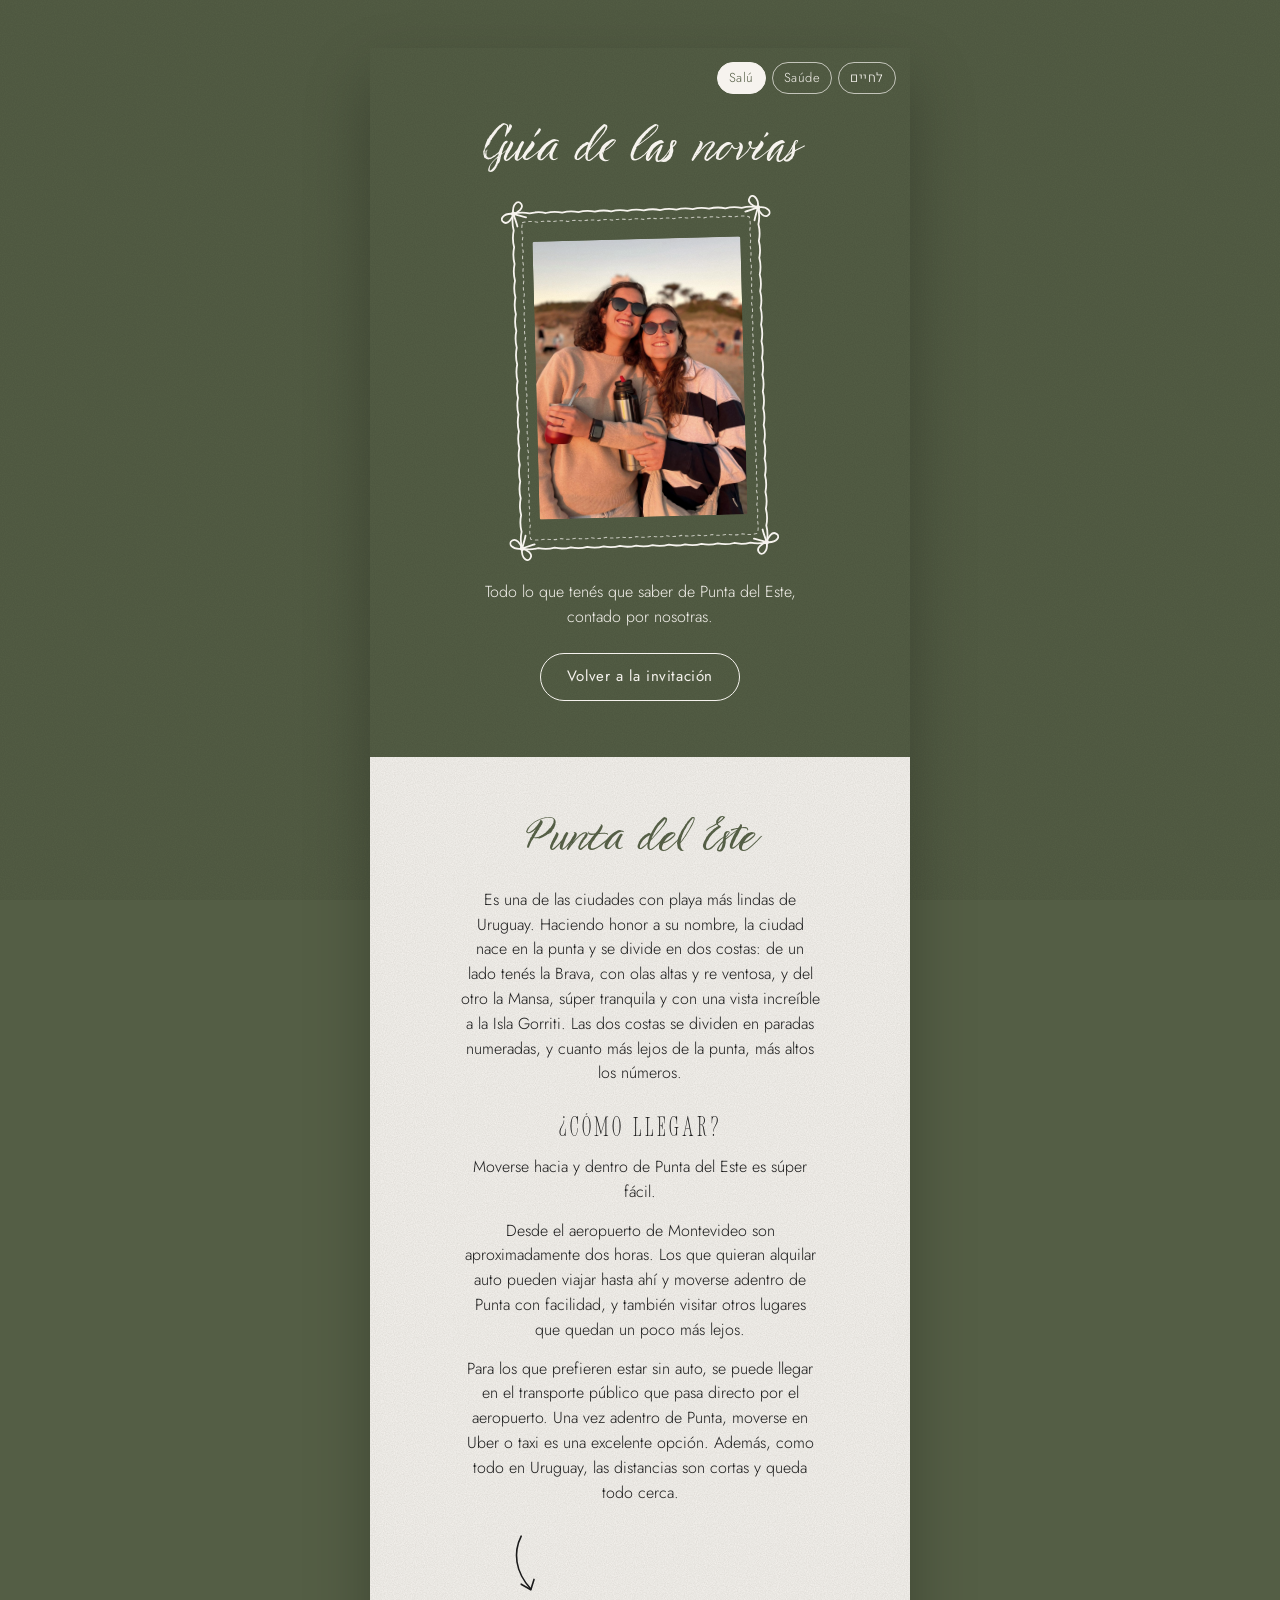
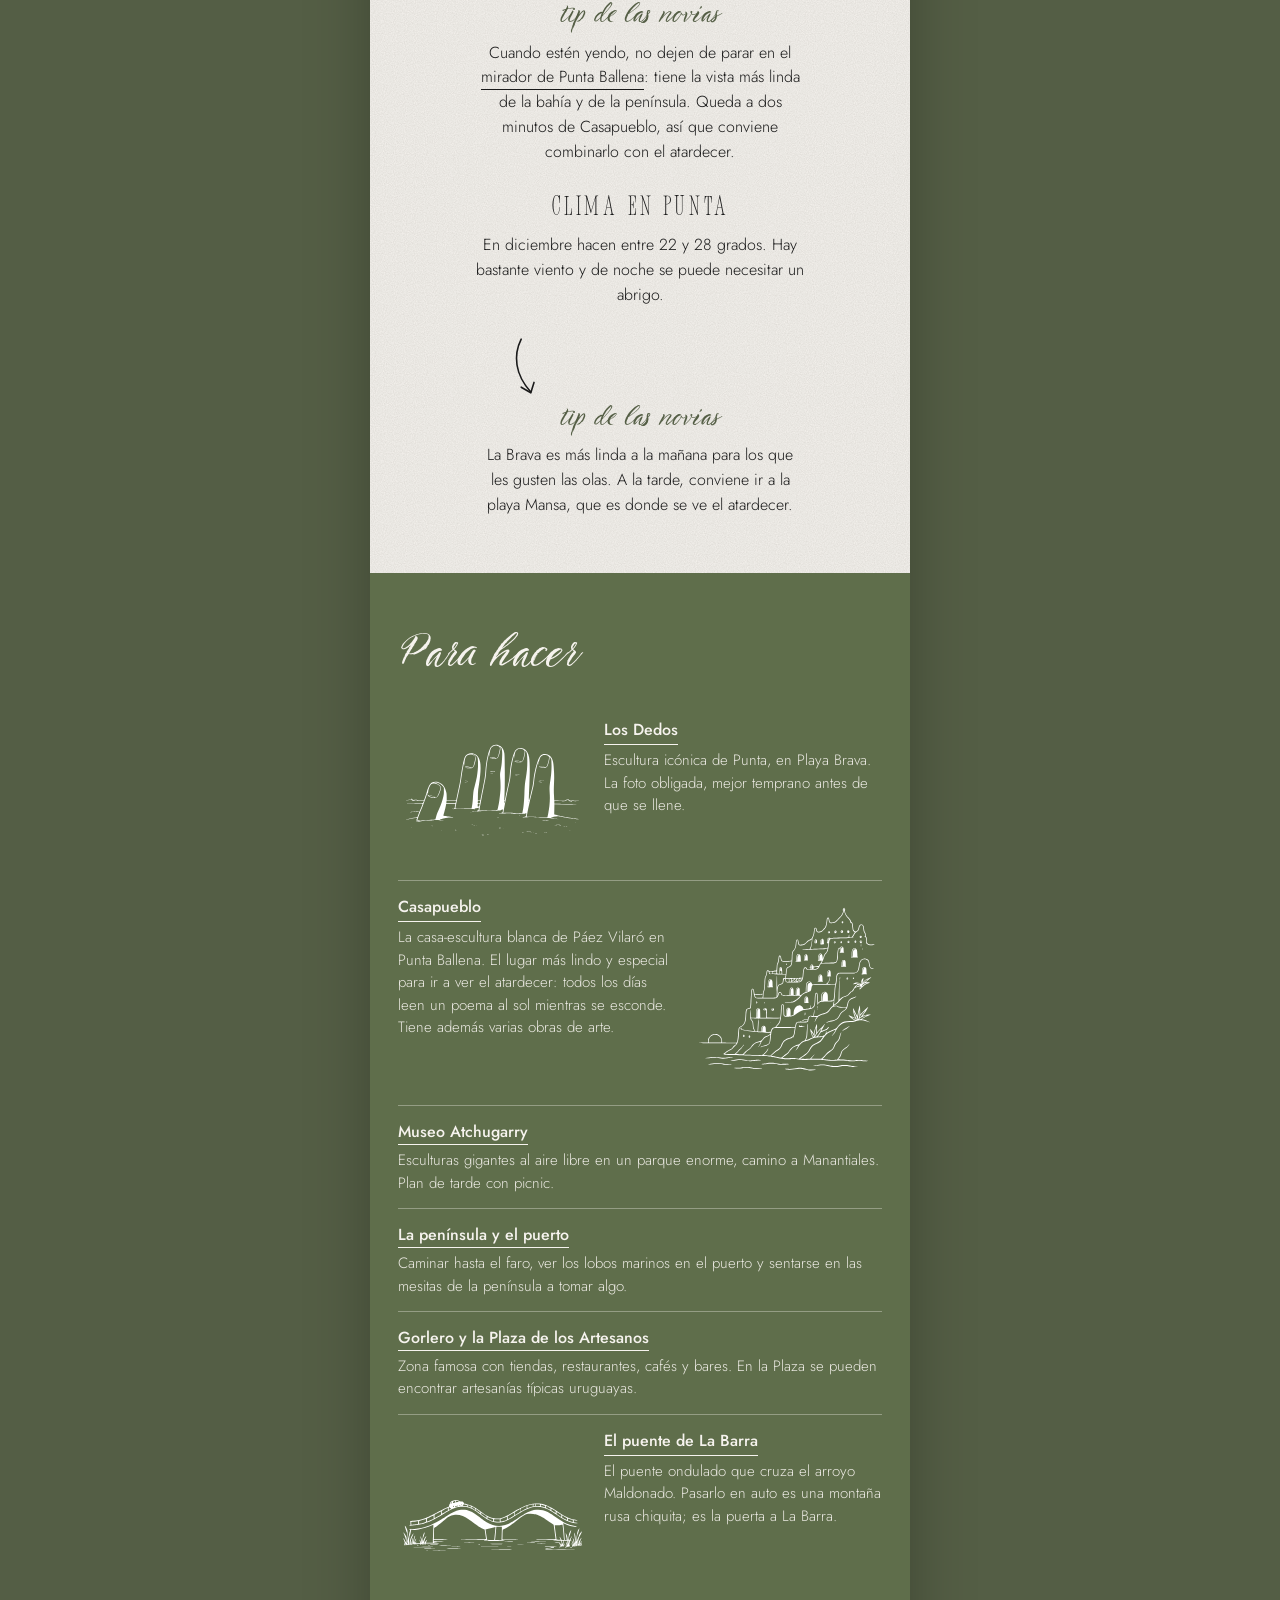
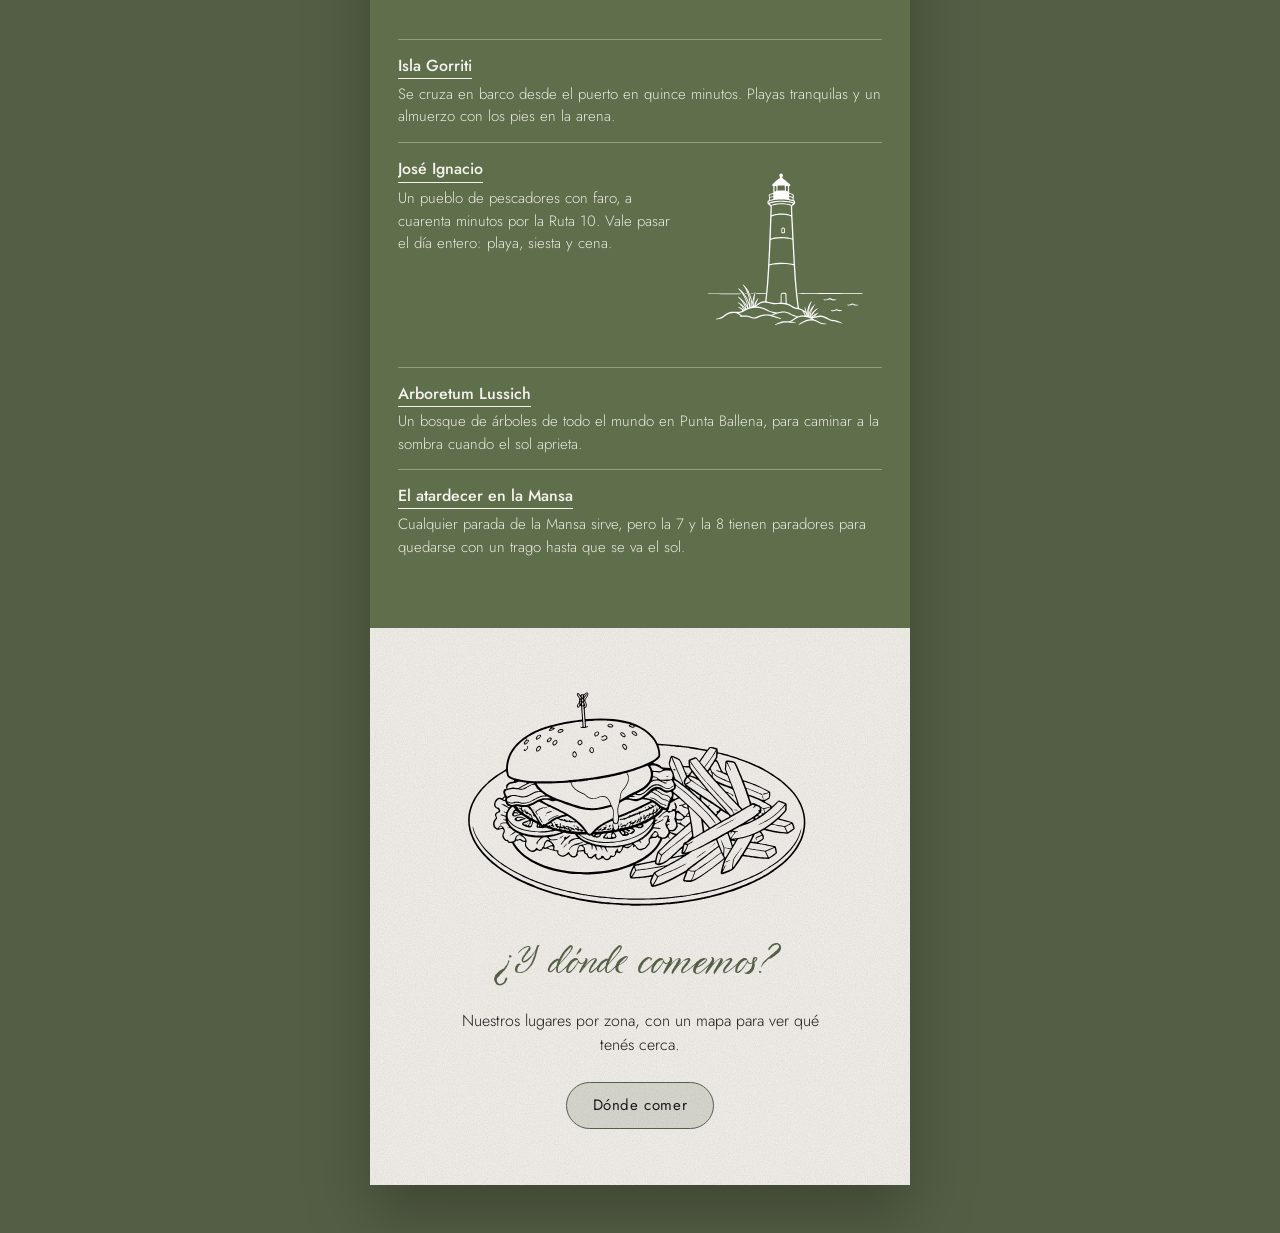
==== commit 88fdf93d: "Guía: foto de las novias con el mate en un marco dibujado con moños Co-Authored-By: Claude Fable 5.1" ====
--- a/travelguide/index.html
+++ b/travelguide/index.html
@@ -9,7 +9,7 @@
 <link rel="preconnect" href="https://fonts.gstatic.com" crossorigin>
 <link href="https://fonts.googleapis.com/css2?family=Italiana&family=Pinyon+Script&family=Jost:wght@300;400;500&family=Heebo:wght@300;400;500&family=Frank+Ruhl+Libre:wght@300;400&display=swap" rel="stylesheet">
 <link rel="stylesheet" href="../css/style.css">
-<link rel="stylesheet" href="guia.css?v=12">
+<link rel="stylesheet" href="guia.css?v=13">
 </head>
 <body>
 <main class="card">
@@ -22,7 +22,23 @@
   <!-- PORTADA -->
   <header class="section section--olive guia-hero">
     <h1 class="script" data-i18n="guia_titulo">Guía de las novias</h1>
-    <figure class="illo illo--mate"><img src="../img/mate.svg" alt="Mari y Dana tomando mate"></figure>
+    <figure class="foto-marco">
+      <img class="foto-marco__img" src="../img/foto-mate.jpg" alt="Mari y Dana tomando mate en la playa al atardecer">
+      <svg class="foto-marco__svg" viewBox="0 0 300 400" aria-hidden="true" fill="none" stroke="currentColor" stroke-linecap="round" stroke-linejoin="round">
+        <defs><g id="mono" fill="none" stroke="currentColor" stroke-width="2" stroke-linecap="round" stroke-linejoin="round">
+        <path d="M0 0 C-7 -9 -16 -7 -14 -1 C-13 4 -5 3 0 0 Z"/>
+        <path d="M0 0 C7 -9 16 -7 14 -1 C13 4 5 3 0 0 Z"/>
+        <path d="M0 0 C-3 6 -5 10 -7 13"/><path d="M0 0 C3 6 5 10 7 13"/>
+        <circle cx="0" cy="0" r="1.6" fill="currentColor"/>
+      </g></defs>
+        <path d="M14.0 14.0 Q23.1 11.8 32.1 14.0 Q41.2 11.8 50.3 14.0 Q59.3 11.8 68.4 14.0 Q77.5 11.8 86.5 14.0 Q95.6 11.8 104.7 14.0 Q113.7 11.8 122.8 14.0 Q131.9 11.8 140.9 14.0 Q150.0 11.8 159.1 14.0 Q168.1 11.8 177.2 14.0 Q186.3 11.8 195.3 14.0 Q204.4 11.8 213.5 14.0 Q222.5 11.8 231.6 14.0 Q240.7 11.8 249.7 14.0 Q258.8 11.8 267.9 14.0 Q276.9 11.8 286.0 14.0 Q286.0 14.0 286.0 14.0 Q288.2 23.3 286.0 32.6 Q288.2 41.9 286.0 51.2 Q288.2 60.5 286.0 69.8 Q288.2 79.1 286.0 88.4 Q288.2 97.7 286.0 107.0 Q288.2 116.3 286.0 125.6 Q288.2 134.9 286.0 144.2 Q288.2 153.5 286.0 162.8 Q288.2 172.1 286.0 181.4 Q288.2 190.7 286.0 200.0 Q288.2 209.3 286.0 218.6 Q288.2 227.9 286.0 237.2 Q288.2 246.5 286.0 255.8 Q288.2 265.1 286.0 274.4 Q288.2 283.7 286.0 293.0 Q288.2 302.3 286.0 311.6 Q288.2 320.9 286.0 330.2 Q288.2 339.5 286.0 348.8 Q288.2 358.1 286.0 367.4 Q288.2 376.7 286.0 386.0 Q286.0 386.0 286.0 386.0 Q276.9 388.2 267.9 386.0 Q258.8 388.2 249.7 386.0 Q240.7 388.2 231.6 386.0 Q222.5 388.2 213.5 386.0 Q204.4 388.2 195.3 386.0 Q186.3 388.2 177.2 386.0 Q168.1 388.2 159.1 386.0 Q150.0 388.2 140.9 386.0 Q131.9 388.2 122.8 386.0 Q113.7 388.2 104.7 386.0 Q95.6 388.2 86.5 386.0 Q77.5 388.2 68.4 386.0 Q59.3 388.2 50.3 386.0 Q41.2 388.2 32.1 386.0 Q23.1 388.2 14.0 386.0 Q14.0 386.0 14.0 386.0 Q11.8 376.7 14.0 367.4 Q11.8 358.1 14.0 348.8 Q11.8 339.5 14.0 330.2 Q11.8 320.9 14.0 311.6 Q11.8 302.3 14.0 293.0 Q11.8 283.7 14.0 274.4 Q11.8 265.1 14.0 255.8 Q11.8 246.5 14.0 237.2 Q11.8 227.9 14.0 218.6 Q11.8 209.3 14.0 200.0 Q11.8 190.7 14.0 181.4 Q11.8 172.1 14.0 162.8 Q11.8 153.5 14.0 144.2 Q11.8 134.9 14.0 125.6 Q11.8 116.3 14.0 107.0 Q11.8 97.7 14.0 88.4 Q11.8 79.1 14.0 69.8 Q11.8 60.5 14.0 51.2 Q11.8 41.9 14.0 32.6 Q11.8 23.3 14.0 14.0 Z" stroke-width="2"/>
+        <path d="M24.0 24.0 Q32.4 22.0 40.8 24.0 Q49.2 22.0 57.6 24.0 Q66.0 22.0 74.4 24.0 Q82.8 22.0 91.2 24.0 Q99.6 22.0 108.0 24.0 Q116.4 22.0 124.8 24.0 Q133.2 22.0 141.6 24.0 Q150.0 22.0 158.4 24.0 Q166.8 22.0 175.2 24.0 Q183.6 22.0 192.0 24.0 Q200.4 22.0 208.8 24.0 Q217.2 22.0 225.6 24.0 Q234.0 22.0 242.4 24.0 Q250.8 22.0 259.2 24.0 Q267.6 22.0 276.0 24.0 Q276.0 24.0 276.0 24.0 Q277.9 32.0 276.0 40.0 Q277.9 48.0 276.0 56.0 Q277.9 64.0 276.0 72.0 Q277.9 80.0 276.0 88.0 Q277.9 96.0 276.0 104.0 Q277.9 112.0 276.0 120.0 Q277.9 128.0 276.0 136.0 Q277.9 144.0 276.0 152.0 Q277.9 160.0 276.0 168.0 Q277.9 176.0 276.0 184.0 Q277.9 192.0 276.0 200.0 Q277.9 208.0 276.0 216.0 Q277.9 224.0 276.0 232.0 Q277.9 240.0 276.0 248.0 Q277.9 256.0 276.0 264.0 Q277.9 272.0 276.0 280.0 Q277.9 288.0 276.0 296.0 Q277.9 304.0 276.0 312.0 Q277.9 320.0 276.0 328.0 Q277.9 336.0 276.0 344.0 Q277.9 352.0 276.0 360.0 Q277.9 368.0 276.0 376.0 Q276.0 376.0 276.0 376.0 Q267.6 378.0 259.2 376.0 Q250.8 378.0 242.4 376.0 Q234.0 378.0 225.6 376.0 Q217.2 378.0 208.8 376.0 Q200.4 378.0 192.0 376.0 Q183.6 378.0 175.2 376.0 Q166.8 378.0 158.4 376.0 Q150.0 378.0 141.6 376.0 Q133.2 378.0 124.8 376.0 Q116.4 378.0 108.0 376.0 Q99.6 378.0 91.2 376.0 Q82.8 378.0 74.4 376.0 Q66.0 378.0 57.6 376.0 Q49.2 378.0 40.8 376.0 Q32.4 378.0 24.0 376.0 Q24.0 376.0 24.0 376.0 Q22.1 368.0 24.0 360.0 Q22.1 352.0 24.0 344.0 Q22.1 336.0 24.0 328.0 Q22.1 320.0 24.0 312.0 Q22.1 304.0 24.0 296.0 Q22.1 288.0 24.0 280.0 Q22.1 272.0 24.0 264.0 Q22.1 256.0 24.0 248.0 Q22.1 240.0 24.0 232.0 Q22.1 224.0 24.0 216.0 Q22.1 208.0 24.0 200.0 Q22.1 192.0 24.0 184.0 Q22.1 176.0 24.0 168.0 Q22.1 160.0 24.0 152.0 Q22.1 144.0 24.0 136.0 Q22.1 128.0 24.0 120.0 Q22.1 112.0 24.0 104.0 Q22.1 96.0 24.0 88.0 Q22.1 80.0 24.0 72.0 Q22.1 64.0 24.0 56.0 Q22.1 48.0 24.0 40.0 Q22.1 32.0 24.0 24.0 Z" stroke-width="1.2" stroke-dasharray="3 4" opacity=".7"/>
+        <use href="#mono" x="14" y="14" transform="rotate(-45 14 14)"/>
+        <use href="#mono" x="286" y="14" transform="rotate(45 286 14)"/>
+        <use href="#mono" x="286" y="386" transform="rotate(135 286 386)"/>
+        <use href="#mono" x="14" y="386" transform="rotate(-135 14 386)"/>
+      </svg>
+    </figure>
     <p class="body" data-i18n="lp_intro">Todo lo que tenés que saber de Punta del Este, contado por nosotras.</p>
     <a class="btn btn--paper" href="../" data-keep-lang="../" data-i18n="guia_volver">Volver a la invitación</a>
   </header>
--- a/travelguide/guia.css
+++ b/travelguide/guia.css
@@ -174,3 +174,22 @@
 .section--verde .tip__arrow { color: var(--paper); }
 .section--verde .planes li { border-top-color: rgba(246,243,238,.35); }
 .guia-hero h1 { margin-bottom: 14px; }
+
+/* --- Foto de las novias con marco dibujado --- */
+.foto-marco {
+  position: relative; width: min(64%, 270px); aspect-ratio: 3 / 4;
+  margin: 10px auto 22px; color: var(--paper);
+  transform: rotate(-1.5deg);
+}
+.foto-marco__img {
+  position: absolute; inset: 11.5%; width: 77%; height: 77%;
+  object-fit: cover; border-radius: 2px; display: block;
+  filter: sepia(.12) saturate(.95) contrast(1.02);
+}
+.foto-marco__img::after { content: none; }
+.foto-marco__svg { position: absolute; inset: 0; width: 100%; height: 100%; }
+.foto-marco::after {
+  /* grano del papel sobre la foto */
+  content: ""; position: absolute; inset: 11.5%; border-radius: 2px;
+  background-image: var(--grain); opacity: .22; mix-blend-mode: multiply; pointer-events: none;
+}
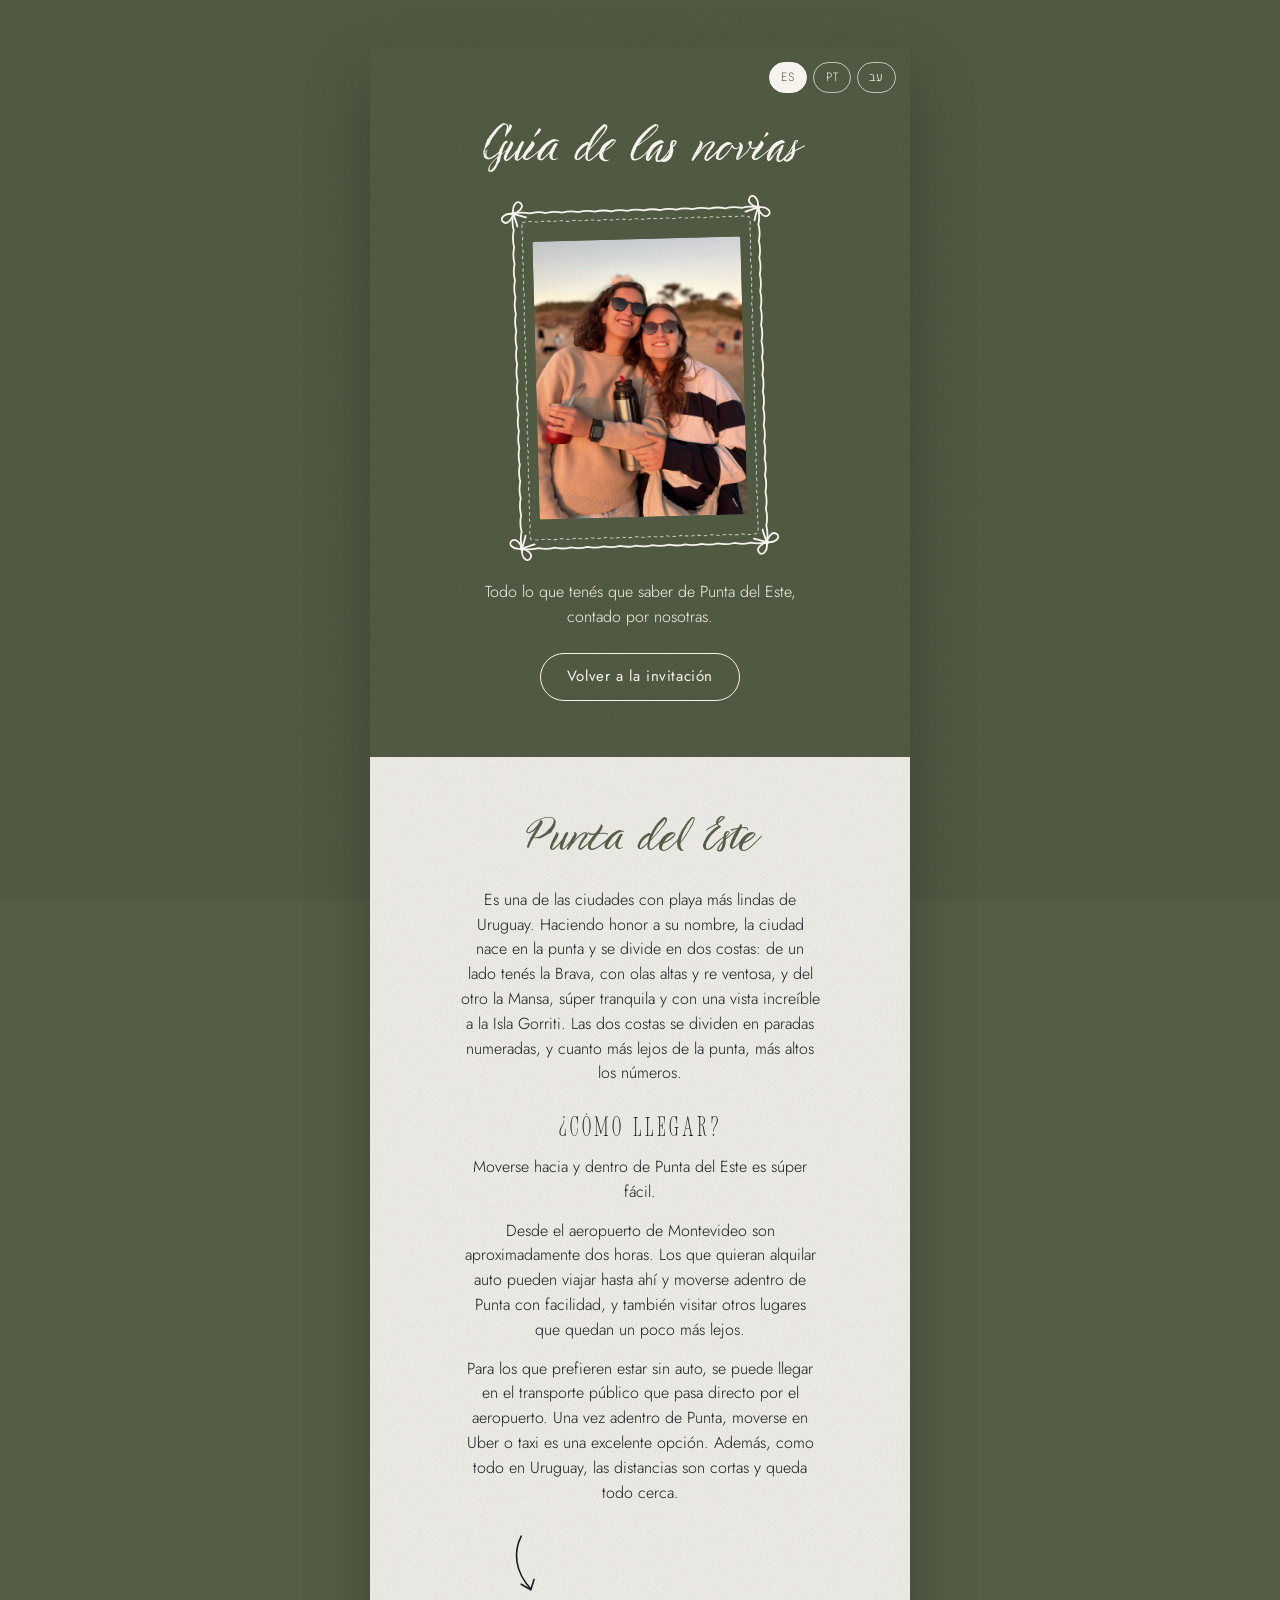
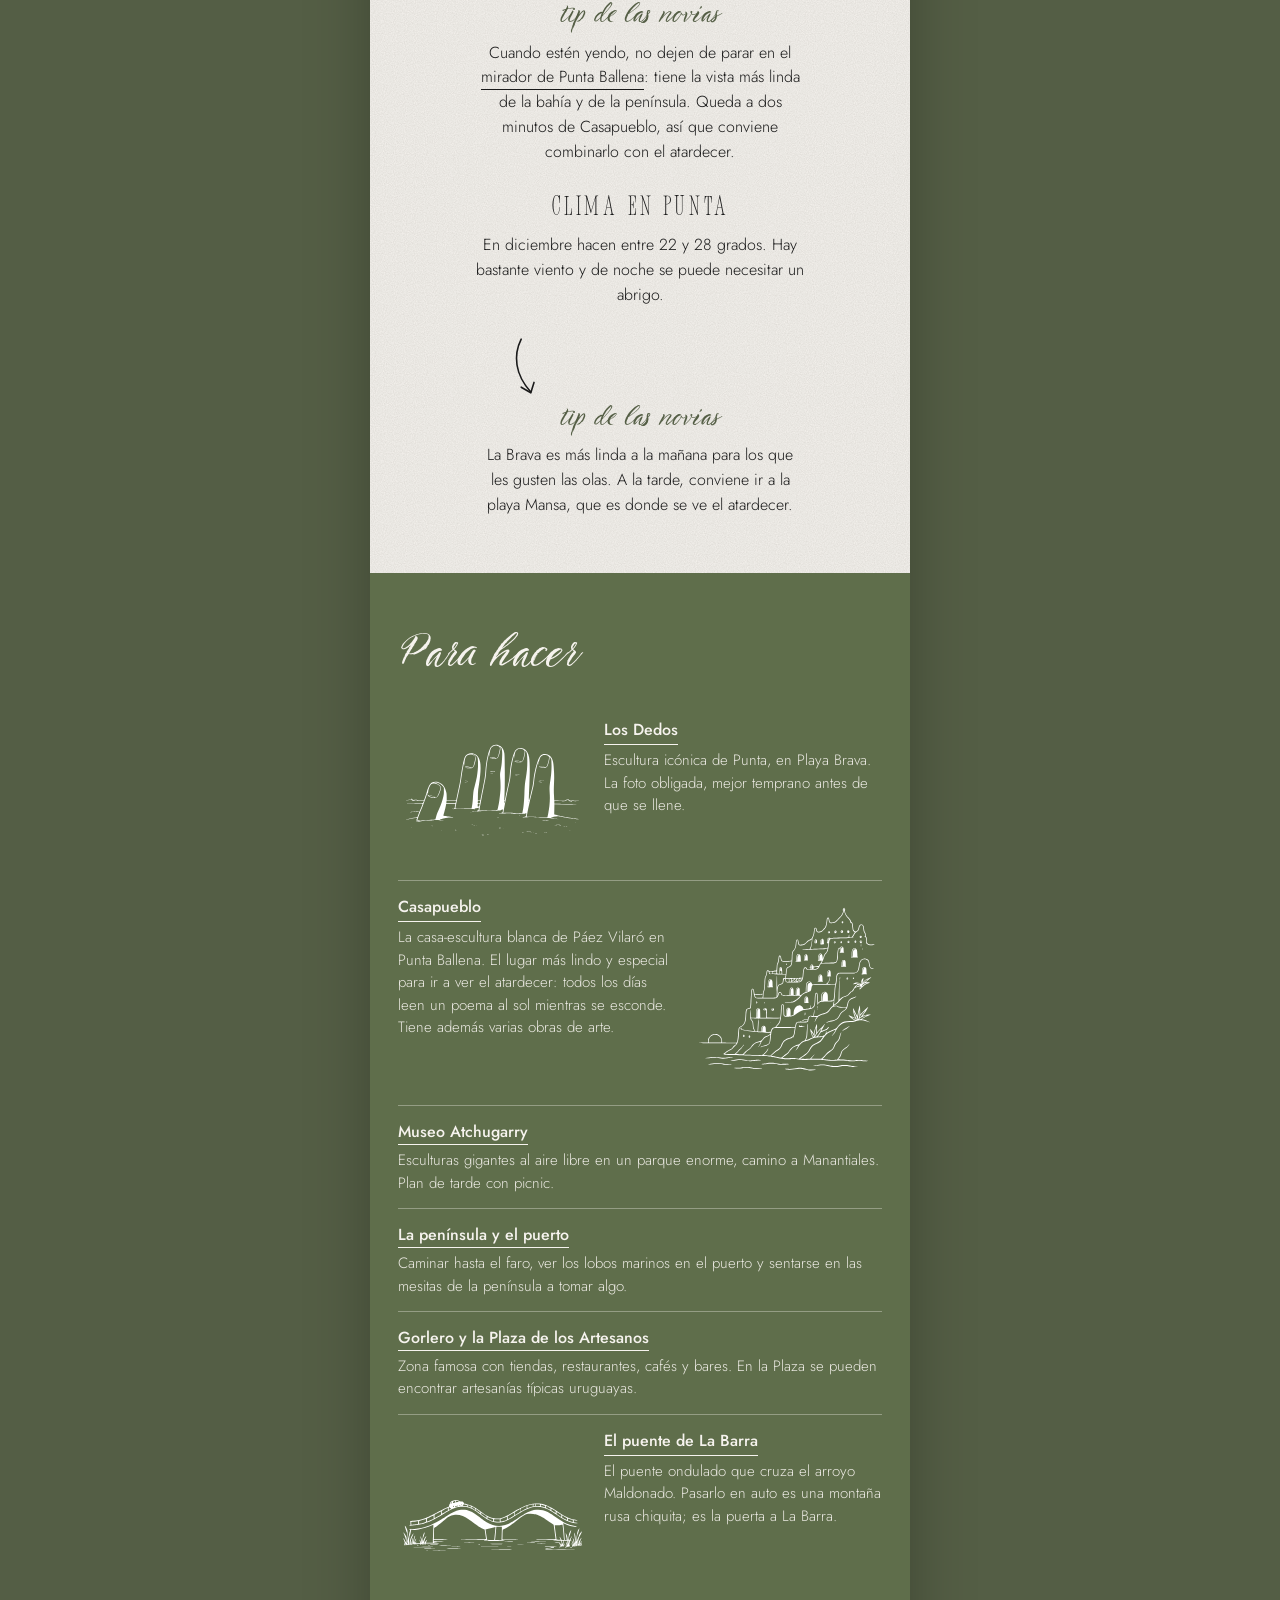
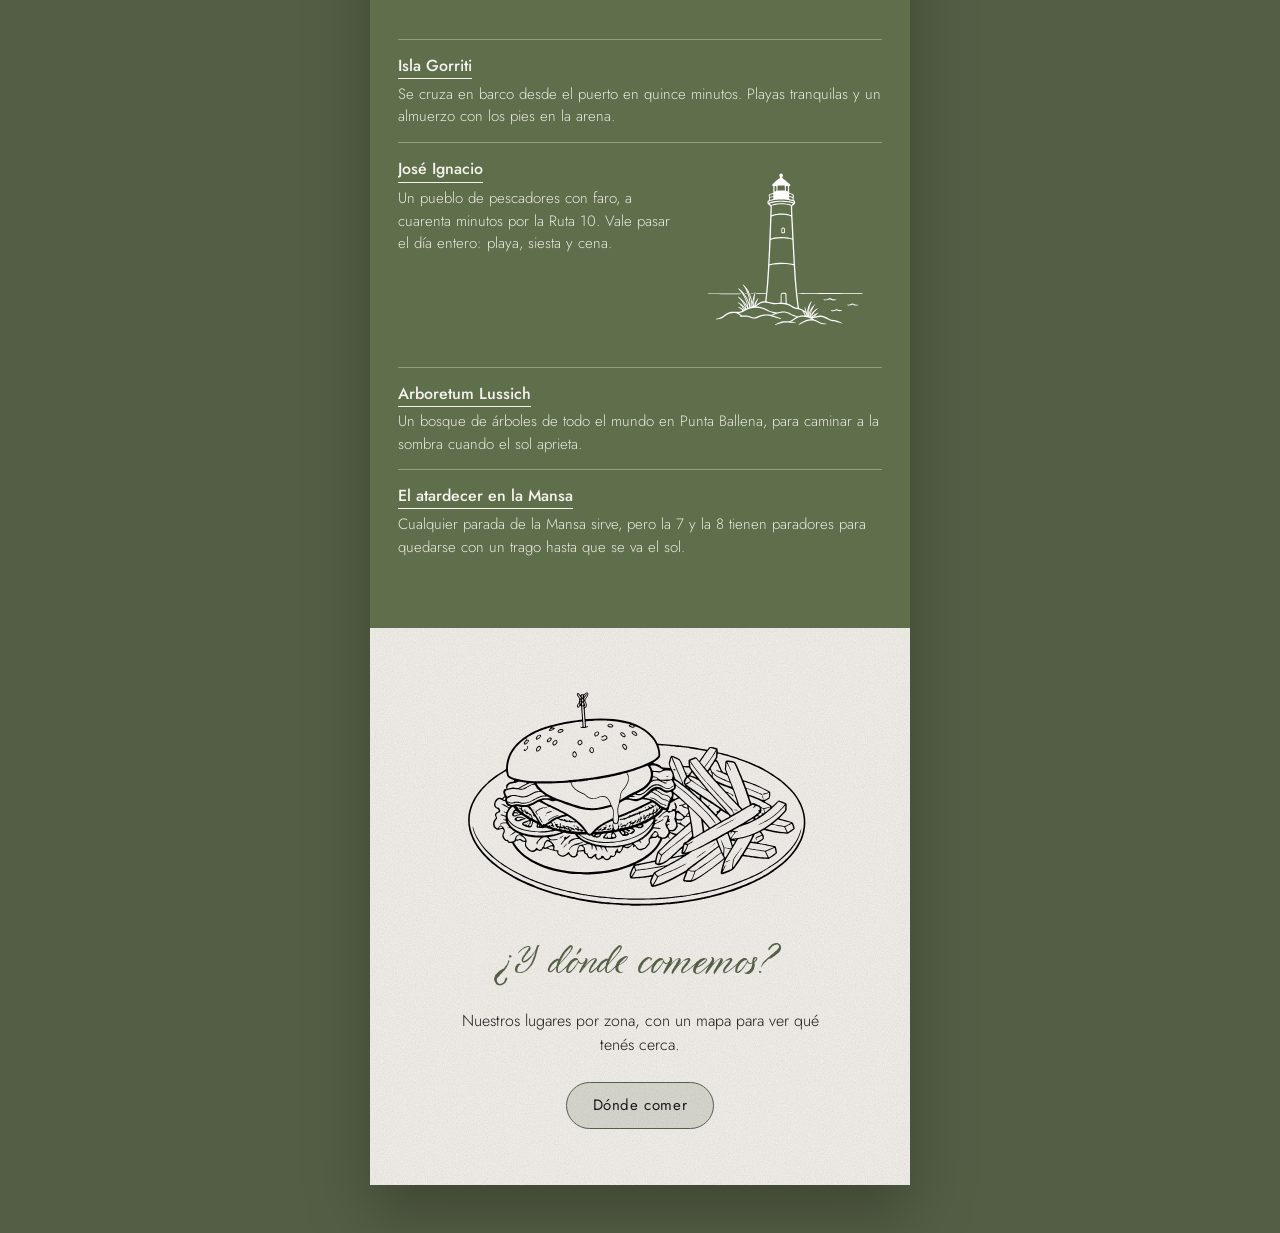
==== commit 1902e613: "Idiomas ES/PT/עב; cuentas separadas y marcadas por país (Brasil · PIX, Uruguay · Scotiabank) Co-Auth" ====
--- a/travelguide/index.html
+++ b/travelguide/index.html
@@ -5,6 +5,22 @@
 <meta name="viewport" content="width=device-width, initial-scale=1">
 <title>Guía de las novias · Mari & Dana</title>
 <meta name="description" content="Punta del Este explicado por Mari y Dana: la península, la Brava y la Mansa, qué hacer y dónde comer.">
+<meta property="og:type" content="website">
+<meta property="og:site_name" content="Mari &amp; Dana">
+<meta property="og:url" content="https://mari-and-dana.com/travelguide/">
+<meta property="og:title" content="Guía de las novias · Punta del Este">
+<meta property="og:description" content="Todo lo que tenés que saber de Punta del Este, contado por Mari y Dana: cómo llegar, qué hacer y dónde comer.">
+<meta property="og:image" content="https://mari-and-dana.com/img/og-guia.jpg">
+<meta property="og:image:secure_url" content="https://mari-and-dana.com/img/og-guia.jpg">
+<meta property="og:image:type" content="image/jpeg">
+<meta property="og:image:width" content="1200">
+<meta property="og:image:height" content="630">
+<meta property="og:image:alt" content="Guía de las novias · Punta del Este">
+<meta property="og:locale" content="es_UY">
+<meta name="twitter:card" content="summary_large_image">
+<meta name="twitter:title" content="Guía de las novias · Punta del Este">
+<meta name="twitter:description" content="Todo lo que tenés que saber de Punta del Este, contado por Mari y Dana: cómo llegar, qué hacer y dónde comer.">
+<meta name="twitter:image" content="https://mari-and-dana.com/img/og-guia.jpg">
 <link rel="preconnect" href="https://fonts.googleapis.com">
 <link rel="preconnect" href="https://fonts.gstatic.com" crossorigin>
 <link href="https://fonts.googleapis.com/css2?family=Italiana&family=Pinyon+Script&family=Jost:wght@300;400;500&family=Heebo:wght@300;400;500&family=Frank+Ruhl+Libre:wght@300;400&display=swap" rel="stylesheet">
@@ -14,9 +30,9 @@
 <body>
 <main class="card">
   <nav class="idiomas" aria-label="Idioma">
-    <button type="button" data-lang="es" lang="es">Salú</button>
-    <button type="button" data-lang="pt" lang="pt-BR">Saúde</button>
-    <button type="button" data-lang="he" lang="he">לחיים</button>
+    <button type="button" data-lang="es" lang="es">ES</button>
+    <button type="button" data-lang="pt" lang="pt-BR">PT</button>
+    <button type="button" data-lang="he" lang="he">עב</button>
   </nav>
 
   <!-- PORTADA -->
--- a/css/style.css
+++ b/css/style.css
@@ -440,3 +440,34 @@
 .pie__dot--dana { background: var(--c-olive); }
 [dir="rtl"] .pie__row b { margin-left: 0; margin-right: auto; padding-left: 0; padding-right: 10px; }
 [data-lang="he"] .chip em, [data-lang="he"] .pie__legend { font-family: Heebo, var(--body); }
+
+.gracias__saludo { margin: 0 0 10px; }
+
+/* fecha dentro de la jupá */
+.jupa__lista .hora-linea { display: flex; align-items: baseline; gap: 6px; direction: ltr; }
+.jupa__lista .hora__suf { font-family: var(--body); font-weight: 300; font-size: clamp(13px, 3.6vw, 16px); color: var(--paper); }
+.jupa__lista .hora__suf:empty { display: none; }
+.jupa__lista .jupa__fecha {
+  font-family: var(--body); font-weight: 300; color: var(--paper);
+  font-size: clamp(13px, 3.8vw, 16px); letter-spacing: 0; line-height: 1.25; text-align: center; max-width: 15ch;
+}
+.jupa__lista .jupa__fecha--he {
+  font-family: "Frank Ruhl Libre", serif; font-weight: 400; font-size: clamp(18px, 5.2vw, 25px);
+}
+[data-lang="he"] .jupa__lista .jupa__fecha { font-family: Heebo, var(--body); }
+
+/* datos de las cuentas en Regalos */
+.cuentas { display: grid; gap: 0; margin: 20px auto 0; max-width: 34ch; }
+.cuenta + .cuenta { border-top: 1px solid rgba(246,243,238,.3); margin-top: 16px; padding-top: 16px; }
+.cuenta { margin: 0; display: flex; flex-direction: column; align-items: center; gap: 3px; }
+.cuenta__label { font-family: var(--display); font-size: 13px; letter-spacing: .16em; text-transform: uppercase; opacity: .85; line-height: 1.5; }
+.cuenta__valor {
+  font-family: var(--body); font-weight: 400; font-size: 20px; letter-spacing: .06em;
+  color: inherit; background: none; border: 0; padding: 2px 6px; cursor: pointer;
+  text-decoration: none; -webkit-tap-highlight-color: transparent; user-select: none;
+}
+.cuenta__valor.is-copiado { opacity: .85; letter-spacing: .02em; }
+a[href^="tel"], .cuenta a { color: inherit; text-decoration: none; }
+.cuenta__nombre { font-family: var(--body); font-weight: 300; font-size: 15px; opacity: .9; }
+[data-lang="he"] .cuenta__label { font-family: Heebo, var(--body); letter-spacing: .02em; font-size: 14px; }
+.idiomas button { min-width: 38px; letter-spacing: .08em; font-size: 12px; }
